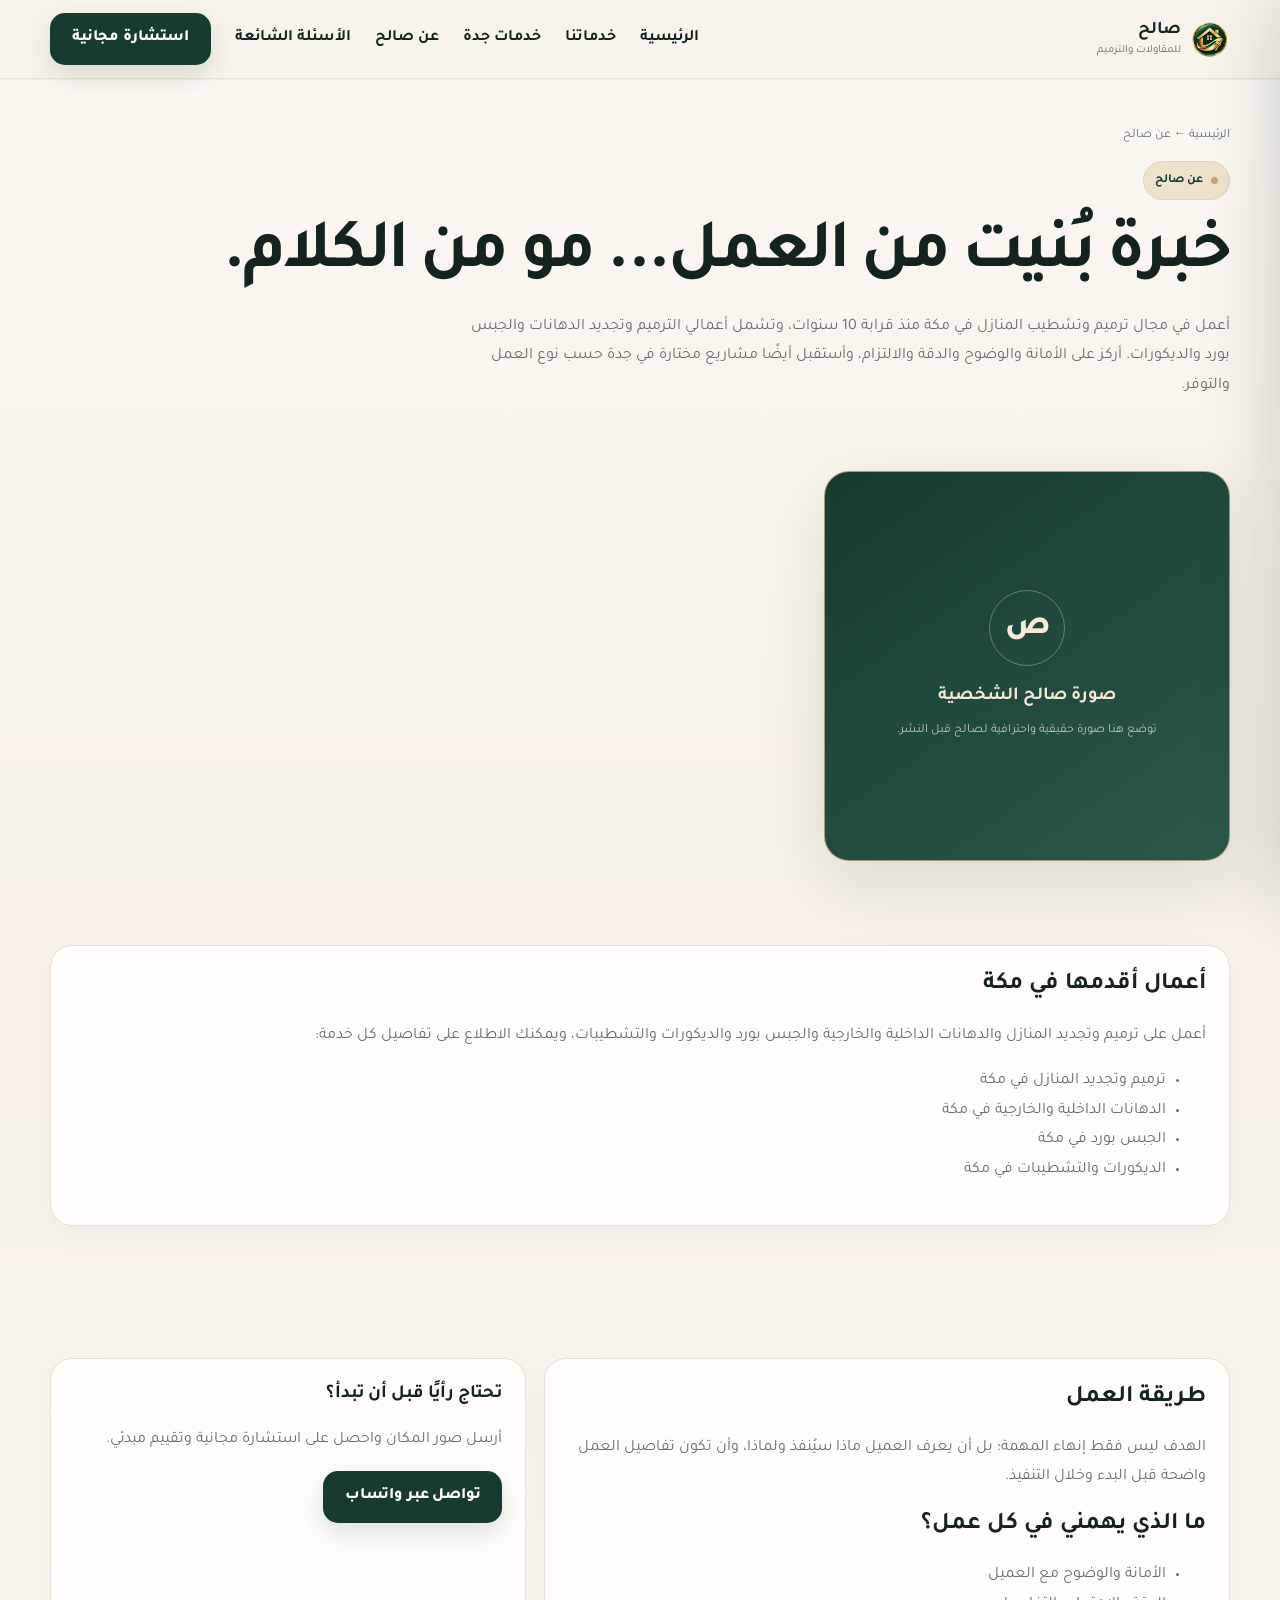
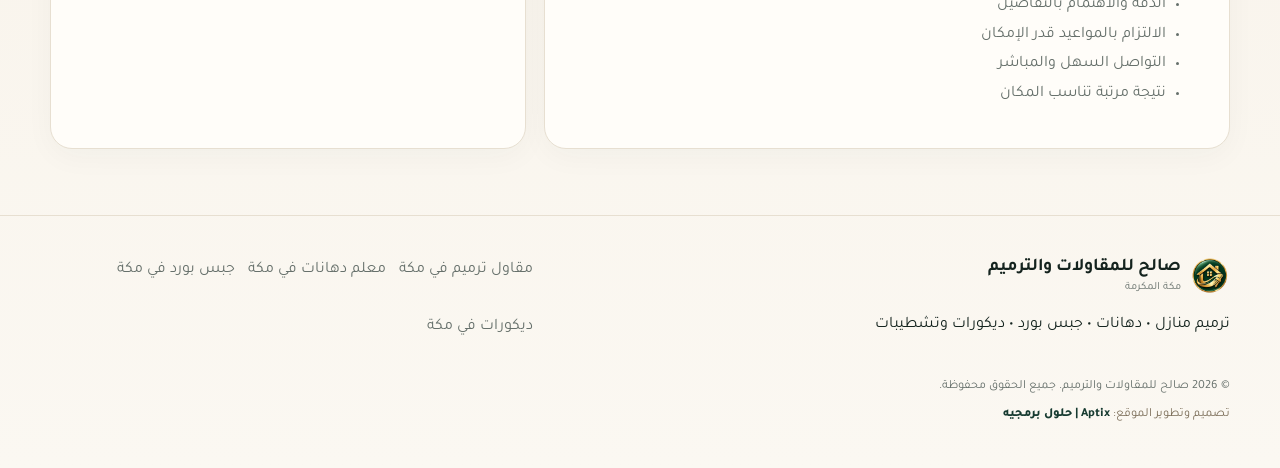
==== about.html @ fb60266c "Add files via upload" ====
<!DOCTYPE html>

<html dir="rtl" lang="ar">

<head>
    <meta charset="utf-8" />
    <meta content="width=device-width,initial-scale=1" name="viewport" />
    <title>عن صالح | خبرة في الترميم والدهانات في مكة</title>
    <meta
        content="تعرف على صالح وخبرته التي تقارب 10 سنوات في ترميم وتشطيب المنازل والدهانات والجبس بورد والديكورات في مكة، وطريقة العمل والتواصل المباشر."
        name="description" />
    <meta content="index,follow" name="robots" />
    <link href="https://example.com/about.html" rel="canonical" />
    <link href="assets/css/main.css" rel="stylesheet" />
    <link href="assets/images/favicon-32.png" rel="icon" sizes="32x32" type="image/png" />
    <link href="assets/images/favicon-16.png" rel="icon" sizes="16x16" type="image/png" />
    <link href="assets/images/apple-touch-icon.png" rel="apple-touch-icon" sizes="180x180" />
    <script
        type="application/ld+json">{"@context":"https://schema.org","@graph":[{"@type":"BreadcrumbList","itemListElement":[{"@type":"ListItem","position":1,"name":"الرئيسية","item":"https://example.com/"},{"@type":"ListItem","position":2,"name":"عن صالح","item":"https://example.com/about.html"}]},{"@type":"AboutPage","@id":"https://example.com/about.html#page","url":"https://example.com/about.html","name":"عن صالح","about":{"@id":"https://example.com/#business"},"inLanguage":"ar"}]}</script>
</head>

<body><a class="skip" href="#main">تجاوز إلى المحتوى</a>
    <header class="site-header">
        <div class="container">
            <nav aria-label="التنقل الرئيسي" class="nav"><a aria-label="صالح للمقاولات والترميم - الرئيسية"
                    class="brand" href="index.html"><span aria-hidden="true" class="brand-mark"><img alt=""
                            aria-hidden="true" height="39" src="assets/images/saleh-icon.png" width="39" /></span><span
                        class="brand-copy"><strong>صالح</strong><small>للمقاولات والترميم</small></span></a>
                <div class="navlinks"><a href="index.html">الرئيسية</a><a href="index.html#services">خدماتنا</a><a
                        href="services/jeddah.html">خدمات جدة</a><a href="about.html">عن صالح</a><a
                        href="index.html#faq">الأسئلة الشائعة</a><a class="btn btn-primary"
                        href="https://wa.me/966502574703?text=%D8%A7%D9%84%D8%B3%D9%84%D8%A7%D9%85%20%D8%B9%D9%84%D9%8A%D9%83%D9%85%20%D8%A3%D8%B3%D8%AA%D8%A7%D8%B0%20%D8%B5%D8%A7%D9%84%D8%AD%D8%8C%20%D8%A3%D8%B1%D9%8A%D8%AF%20%D8%A7%D8%B3%D8%AA%D8%B4%D8%A7%D8%B1%D8%A9%20%D9%85%D8%AC%D8%A7%D9%86%D9%8A%D8%A9%20%D9%88%D8%AA%D9%82%D9%8A%D9%8A%D9%85%D9%8B%D8%A7%20%D9%85%D8%A8%D8%AF%D8%A6%D9%8A%D9%8B%D8%A7%20%D8%A8%D8%AE%D8%B5%D9%88%D8%B5%20%D8%B9%D9%85%D9%84%20%D9%84%D8%AF%D9%8A%20%D9%81%D9%8A%20%D9%85%D9%83%D8%A9.%20%D9%87%D8%B0%D9%87%20%D8%AA%D9%81%D8%A7%D8%B5%D9%8A%D9%84%20%D8%A7%D9%84%D8%B9%D9%85%D9%84%3A"
                        rel="noopener" target="_blank">استشارة مجانية</a></div><button aria-controls="mobile-drawer"
                    aria-expanded="false" aria-label="فتح القائمة" class="menu-btn" type="button"><span
                        class="menu-icon"><span></span></span></button>
            </nav>
        </div>
    </header>
    <div aria-hidden="true" class="menu-overlay"></div>
    <aside aria-hidden="true" class="mobile-drawer" id="mobile-drawer">
        <div class="drawer-head"><a class="brand" href="index.html"><span class="brand-mark"><img alt=""
                        aria-hidden="true" height="39" src="assets/images/saleh-icon.png" width="39" /></span><span
                    class="brand-copy"><strong>صالح</strong><small>للمقاولات والترميم</small></span></a><button
                aria-label="إغلاق القائمة" class="drawer-close" type="button">×</button></div>
        <nav aria-label="قائمة الجوال" class="drawer-links"><a href="index.html">الرئيسية</a><a
                href="index.html#services">خدماتنا</a><a href="services/jeddah.html">خدمات جدة</a><a
                href="about.html">عن صالح</a><a href="index.html#faq">الأسئلة الشائعة</a></nav>
        <div class="drawer-cta"><a class="btn btn-primary"
                href="https://wa.me/966502574703?text=%D8%A7%D9%84%D8%B3%D9%84%D8%A7%D9%85%20%D8%B9%D9%84%D9%8A%D9%83%D9%85%20%D8%A3%D8%B3%D8%AA%D8%A7%D8%B0%20%D8%B5%D8%A7%D9%84%D8%AD%D8%8C%20%D8%A3%D8%B1%D9%8A%D8%AF%20%D8%A7%D8%B3%D8%AA%D8%B4%D8%A7%D8%B1%D8%A9%20%D9%85%D8%AC%D8%A7%D9%86%D9%8A%D8%A9%20%D9%88%D8%AA%D9%82%D9%8A%D9%8A%D9%85%D9%8B%D8%A7%20%D9%85%D8%A8%D8%AF%D8%A6%D9%8A%D9%8B%D8%A7%20%D8%A8%D8%AE%D8%B5%D9%88%D8%B5%20%D8%B9%D9%85%D9%84%20%D9%84%D8%AF%D9%8A%20%D9%81%D9%8A%20%D9%85%D9%83%D8%A9.%20%D9%87%D8%B0%D9%87%20%D8%AA%D9%81%D8%A7%D8%B5%D9%8A%D9%84%20%D8%A7%D9%84%D8%B9%D9%85%D9%84%3A"
                rel="noopener" style="width:100%" target="_blank">استشارة مجانية عبر واتساب</a>
            <p class="drawer-note">أرسل صور المكان واحصل على تقييم مبدئي.</p>
        </div>
    </aside>
    <main id="main">
        <section class="page-hero">
            <div class="container">
                <div class="breadcrumb"><a href="index.html">الرئيسية</a> ← عن صالح</div><span class="eyebrow">عن
                    صالح</span>
                <h1>خبرة بُنيت من العمل... مو من الكلام.</h1>
                <p>أعمل في مجال ترميم وتشطيب المنازل في مكة منذ قرابة 10 سنوات، وتشمل أعمالي الترميم وتجديد الدهانات
                    والجبس بورد والديكورات. أركز على الأمانة والوضوح والدقة والالتزام، وأستقبل أيضًا مشاريع مختارة في
                    جدة حسب نوع العمل والتوفر.</p>
            </div>
        </section>
        <section class="about-portrait-section">
            <div class="container">
                <div class="about-profile about-profile-page">
                    <div aria-label="مكان مخصص لصورة صالح الشخصية" class="portrait-frame">
                        <div class="portrait-placeholder">
                            <div>
                                <div class="portrait-mark">ص</div>
                                <b>صورة صالح الشخصية</b>
                                <span>توضع هنا صورة حقيقية واحترافية لصالح قبل النشر.</span>
                            </div>
                        </div>
                    </div>
                    <!-- <div class="about-box">
                        <blockquote>«العميل يحتاج يعرف من الشخص الذي سيدخل بيته وينفذ العمل.»</blockquote>
                        <p>وجود صورة صالح الحقيقية هنا يساعد على بناء الثقة ويجعل صفحة «عن صالح» شخصية وواضحة، من دون
                            تشتيت الصفحة الرئيسية.</p>
                    </div> -->
                </div>
            </div>
        </section>
        <section>
            <div class="container">
                <div class="content-box">
                    <h2>أعمال أقدمها في مكة</h2>
                    <p>أعمل على ترميم وتجديد المنازل والدهانات الداخلية والخارجية والجبس بورد والديكورات والتشطيبات،
                        ويمكنك الاطلاع على تفاصيل كل خدمة:</p>
                    <ul>
                        <li><a href="services/renovation-makkah.html">ترميم وتجديد المنازل في مكة</a></li>
                        <li><a href="services/painting-makkah.html">الدهانات الداخلية والخارجية في مكة</a></li>
                        <li><a href="services/gypsum-board-makkah.html">الجبس بورد في مكة</a></li>
                        <li><a href="services/decor-makkah.html">الديكورات والتشطيبات في مكة</a></li>
                    </ul>
                </div>
            </div>
        </section>
        <section>
            <div class="container content-grid">
                <article class="content-box">
                    <h2>طريقة العمل</h2>
                    <p>الهدف ليس فقط إنهاء المهمة؛ بل أن يعرف العميل ماذا سيُنفذ ولماذا، وأن تكون تفاصيل العمل واضحة قبل
                        البدء وخلال التنفيذ.</p>
                    <h2>ما الذي يهمني في كل عمل؟</h2>
                    <ul>
                        <li>الأمانة والوضوح مع العميل</li>
                        <li>الدقة والاهتمام بالتفاصيل</li>
                        <li>الالتزام بالمواعيد قدر الإمكان</li>
                        <li>التواصل السهل والمباشر</li>
                        <li>نتيجة مرتبة تناسب المكان</li>
                    </ul>
                </article>
                <aside class="content-box">
                    <h3>تحتاج رأيًا قبل أن تبدأ؟</h3>
                    <p>أرسل صور المكان واحصل على استشارة مجانية وتقييم مبدئي.</p><a class="btn btn-primary"
                        href="https://wa.me/966502574703?text=%D8%A7%D9%84%D8%B3%D9%84%D8%A7%D9%85%20%D8%B9%D9%84%D9%8A%D9%83%D9%85%20%D8%A3%D8%B3%D8%AA%D8%A7%D8%B0%20%D8%B5%D8%A7%D9%84%D8%AD%D8%8C%20%D8%A3%D8%B1%D9%8A%D8%AF%20%D8%A7%D8%B3%D8%AA%D8%B4%D8%A7%D8%B1%D8%A9%20%D9%85%D8%AC%D8%A7%D9%86%D9%8A%D8%A9%20%D9%88%D8%AA%D9%82%D9%8A%D9%8A%D9%85%D9%8B%D8%A7%20%D9%85%D8%A8%D8%AF%D8%A6%D9%8A%D9%8B%D8%A7%20%D8%A8%D8%AE%D8%B5%D9%88%D8%B5%20%D8%B9%D9%85%D9%84%20%D9%84%D8%AF%D9%8A%20%D9%81%D9%8A%20%D9%85%D9%83%D8%A9.%20%D9%87%D8%B0%D9%87%20%D8%AA%D9%81%D8%A7%D8%B5%D9%8A%D9%84%20%D8%A7%D9%84%D8%B9%D9%85%D9%84%3A"
                        rel="noopener" target="_blank">تواصل عبر واتساب</a>
                </aside>
            </div>
        </section>
    </main>
    <footer>
        <div class="container">
            <div class="footer-grid">
                <div><a class="brand" href="index.html"><span class="brand-mark"><img alt="" aria-hidden="true"
                                height="39" src="assets/images/saleh-icon.png" width="39" /></span><span
                            class="brand-copy"><strong>صالح للمقاولات والترميم</strong><small>مكة
                                المكرمة</small></span></a>
                    <p>ترميم منازل • دهانات • جبس بورد • ديكورات وتشطيبات</p>
                </div>
                <div class="footer-links"><a href="services/renovation-makkah.html">مقاول ترميم في مكة</a><a
                        href="services/painting-makkah.html">معلم دهانات في مكة</a><a
                        href="services/gypsum-board-makkah.html">جبس بورد في مكة</a><a
                        href="services/decor-makkah.html">ديكورات في مكة</a></div>
            </div>
            <div class="copyright">© 2026 صالح للمقاولات والترميم. جميع الحقوق محفوظة.<span
                    class="designer-credit">تصميم وتطوير الموقع: <strong><a href="https://wa.me/967780595696"
                            rel="noopener" target="_blank">Aptix | حلول برمجيه</a></strong></span></div>
        </div>
    </footer>
    <div class="sticky-contact"><a class="call" href="tel:+966502574703">اتصال</a><a class="whatsapp"
            href="https://wa.me/966502574703?text=%D8%A7%D9%84%D8%B3%D9%84%D8%A7%D9%85%20%D8%B9%D9%84%D9%8A%D9%83%D9%85%20%D8%A3%D8%B3%D8%AA%D8%A7%D8%B0%20%D8%B5%D8%A7%D9%84%D8%AD%D8%8C%20%D8%A3%D8%B1%D9%8A%D8%AF%20%D8%A7%D8%B3%D8%AA%D8%B4%D8%A7%D8%B1%D8%A9%20%D9%85%D8%AC%D8%A7%D9%86%D9%8A%D8%A9%20%D9%88%D8%AA%D9%82%D9%8A%D9%8A%D9%85%D9%8B%D8%A7%20%D9%85%D8%A8%D8%AF%D8%A6%D9%8A%D9%8B%D8%A7%20%D8%A8%D8%AE%D8%B5%D9%88%D8%B5%20%D8%B9%D9%85%D9%84%20%D9%84%D8%AF%D9%8A%20%D9%81%D9%8A%20%D9%85%D9%83%D8%A9.%20%D9%87%D8%B0%D9%87%20%D8%AA%D9%81%D8%A7%D8%B5%D9%8A%D9%84%20%D8%A7%D9%84%D8%B9%D9%85%D9%84%3A"
            rel="noopener" target="_blank">واتساب • استشارة مجانية</a></div>
    <script defer="" src="assets/js/main.js"></script>
</body>

</html>
---- assets/css/main.css ----
@import url('https://fonts.googleapis.com/css2?family=Tajawal:wght@400;500;600;700;800&display=swap');
:root{
 --ink:#14231e;--ink-2:#234137;--forest:#173b31;--forest-2:#285247;
 --gold:#c8a469;--gold-2:#e2c89d;--ivory:#f8f4ec;--paper:#fffdf9;
 --muted:#66706b;--line:#e7dfd1;--white:#fff;--radius:24px;
 --shadow:0 22px 70px rgba(20,35,30,.12);--max:1180px
}
*{box-sizing:border-box}html{scroll-behavior:smooth}body{margin:0;background:var(--ivory);color:var(--ink);font-family:'Tajawal',Arial,sans-serif;line-height:1.85;-webkit-font-smoothing:antialiased}body.menu-open{overflow:hidden}a{color:inherit;text-decoration:none}img{max-width:100%;display:block}.container{width:min(calc(100% - 30px),var(--max));margin:auto}.skip{position:absolute;right:-9999px}.skip:focus{right:16px;top:16px;background:#fff;padding:10px 14px;z-index:999;border-radius:10px}.site-header{position:sticky;top:0;z-index:80;background:rgba(248,244,236,.92);backdrop-filter:blur(18px);border-bottom:1px solid rgba(231,223,209,.78)}.nav{height:72px;display:flex;align-items:center;justify-content:space-between;gap:20px}.brand{display:flex;align-items:center;gap:10px}.brand-mark{width:39px;height:39px;border-radius:12px;background:linear-gradient(145deg,var(--forest),#0f2c24);display:grid;place-items:center;color:var(--gold-2);font-weight:800;font-size:1.25rem;box-shadow:0 7px 20px rgba(23,59,49,.16)}.brand-copy{display:flex;flex-direction:column;line-height:1.15}.brand-copy strong{font-size:1.12rem}.brand-copy small{color:var(--muted);font-size:.69rem;margin-top:5px}.navlinks{display:none;align-items:center;gap:24px;font-weight:600}.navlinks a:not(.btn):hover{color:var(--forest-2)}.menu-btn{width:44px;height:44px;border:1px solid var(--line);border-radius:13px;background:var(--paper);display:grid;place-items:center;cursor:pointer}.menu-icon{width:20px;height:14px;position:relative}.menu-icon:before,.menu-icon:after,.menu-icon span{content:'';position:absolute;right:0;width:100%;height:2px;background:var(--ink);border-radius:3px;transition:.22s}.menu-icon:before{top:0}.menu-icon span{top:6px}.menu-icon:after{top:12px}.menu-btn[aria-expanded='true'] .menu-icon:before{transform:translateY(6px) rotate(45deg)}.menu-btn[aria-expanded='true'] .menu-icon span{opacity:0}.menu-btn[aria-expanded='true'] .menu-icon:after{transform:translateY(-6px) rotate(-45deg)}
.menu-overlay{position:fixed;inset:0;background:rgba(10,20,16,.38);backdrop-filter:blur(2px);z-index:89;opacity:0;pointer-events:none;transition:.22s}.menu-overlay.open{opacity:1;pointer-events:auto}.mobile-drawer{position:fixed;z-index:90;top:0;right:0;height:100dvh;width:min(86vw,380px);background:var(--paper);box-shadow:-24px 0 70px rgba(15,30,25,.18);transform:translateX(105%);transition:.28s ease;padding:20px;display:flex;flex-direction:column}.mobile-drawer.open{transform:translateX(0)}.drawer-head{display:flex;align-items:center;justify-content:space-between;padding-bottom:20px;border-bottom:1px solid var(--line)}.drawer-close{width:42px;height:42px;border:1px solid var(--line);background:var(--ivory);border-radius:12px;font-size:1.35rem;cursor:pointer}.drawer-links{display:grid;margin-top:16px}.drawer-links a{font-size:1.18rem;font-weight:600;padding:16px 3px;border-bottom:1px solid var(--line)}.drawer-cta{margin-top:auto;padding-top:22px}.drawer-note{font-size:.82rem;color:var(--muted);margin:12px 0 0}.btn{display:inline-flex;align-items:center;justify-content:center;gap:8px;min-height:52px;padding:0 21px;border-radius:15px;font-weight:800;border:1px solid transparent;transition:.2s ease}.btn-primary{background:var(--forest);color:#fff;box-shadow:0 10px 26px rgba(23,59,49,.15)}.btn-primary:hover{background:#102f27;transform:translateY(-2px)}.btn-gold{background:var(--gold);color:#17251f}.btn-outline{border-color:#cfc6b7;background:rgba(255,255,255,.45)}
.hero{padding:38px 0 38px}.hero-copy{padding-top:12px}.eyebrow{display:inline-flex;align-items:center;gap:8px;font-size:.78rem;font-weight:700;color:var(--forest);background:#efe2cd;border:1px solid #e4d2b4;padding:7px 11px;border-radius:999px;margin-bottom:17px}.eyebrow:before{content:'';width:7px;height:7px;background:var(--gold);border-radius:50%}.hero h1{font-size:clamp(2.5rem,11vw,5rem);line-height:1.08;letter-spacing:-.045em;margin:0 0 18px;max-width:820px}.hero h1 em{font-style:normal;color:var(--forest-2)}.hero .lead{font-size:1.05rem;color:var(--muted);max-width:700px;margin:0 0 24px}.actions{display:grid;gap:10px}.micro{font-size:.82rem;color:var(--muted);margin:10px 0 0}.hero-media{margin-top:28px;position:relative;border-radius:30px;overflow:hidden;min-height:320px;background:#d6d0c2;box-shadow:var(--shadow)}.hero-media img{width:100%;height:100%;position:absolute;inset:0;object-fit:cover}.hero-media:after{content:'';position:absolute;inset:0;background:linear-gradient(180deg,rgba(12,28,23,.04) 38%,rgba(12,28,23,.74) 100%)}.photo-note{position:absolute;z-index:2;top:15px;left:15px;background:rgba(255,255,255,.9);padding:6px 9px;border-radius:9px;font-size:.72rem;color:#4b544f}.hero-caption{position:absolute;z-index:2;right:20px;left:20px;bottom:18px;color:white}.hero-caption b{font-size:1.27rem;display:block}.hero-caption span{font-size:.84rem;opacity:.84}.trust-strip{padding:17px 0;border-block:1px solid var(--line);background:rgba(255,255,255,.25)}.trust-grid{display:grid;grid-template-columns:repeat(3,1fr);gap:6px;text-align:center}.trust-grid b{display:block;font-size:.91rem}.trust-grid span{display:block;font-size:.69rem;color:var(--muted)}
section{padding:66px 0}.section-head{margin-bottom:26px}.section-kicker{font-size:.78rem;color:#927447;font-weight:800;letter-spacing:.02em}.section-head h2{font-size:clamp(2rem,8vw,3.25rem);line-height:1.2;letter-spacing:-.035em;margin:5px 0 9px}.section-head p{color:var(--muted);margin:0;max-width:680px}.cards{display:grid;gap:16px}.card{background:var(--paper);border:1px solid var(--line);border-radius:var(--radius);overflow:hidden;transition:.22s ease}.card:hover{transform:translateY(-4px);box-shadow:var(--shadow)}.service-media{height:205px;position:relative;background:#d6d0c2;overflow:hidden}.service-media img{width:100%;height:100%;object-fit:cover;transition:.45s ease}.card:hover .service-media img{transform:scale(1.035)}.service-media .badge{position:absolute;top:12px;right:12px;background:rgba(20,35,30,.86);color:#fff;border-radius:10px;padding:5px 9px;font-size:.69rem}.card-body{padding:20px}.card h3{font-size:1.4rem;line-height:1.35;margin:0 0 7px}.card p{color:var(--muted);margin:0 0 14px}.arrow{font-weight:800;color:var(--forest)}.problem{position:relative;overflow:hidden;background:linear-gradient(145deg,#102b24,#1f473c);color:#fff;border-radius:30px;padding:32px 23px;box-shadow:var(--shadow)}.problem:after{content:'';position:absolute;width:180px;height:180px;border:1px solid rgba(226,200,157,.2);border-radius:50%;left:-65px;top:-70px}.problem h2{font-size:2rem;line-height:1.3;margin:0 0 13px}.problem p{color:#d9e0dc}.problem strong{color:#f0d3a2}.problem .btn{margin-top:7px}.features{display:grid;gap:5px}.feature{padding:18px 0;border-bottom:1px solid var(--line);display:grid;grid-template-columns:36px 1fr;gap:12px}.feature-num{width:30px;height:30px;border:1px solid #d8c7aa;color:#927447;border-radius:9px;display:grid;place-items:center;font-size:.75rem;font-weight:800}.feature b{display:block;font-size:1.12rem}.feature p{margin:3px 0 0;color:var(--muted)}.steps{display:grid;gap:12px}.step{background:var(--paper);border:1px solid var(--line);padding:21px;border-radius:19px}.step span{font-weight:800;color:#9a7743}.step h3{margin:7px 0 3px}.step p{margin:0;color:var(--muted)}.about-box{background:#eadcc4;border:1px solid #ddcaa8;border-radius:30px;padding:29px 23px;position:relative;overflow:hidden}.about-box:after{content:'ص';position:absolute;left:-2px;bottom:-58px;font-size:12rem;font-weight:800;color:rgba(23,59,49,.06);line-height:1}.about-box blockquote{position:relative;z-index:1;font-size:1.45rem;line-height:1.55;margin:0 0 15px;font-weight:800}.about-box p{position:relative;z-index:1;margin:0;color:#4a534f}.faq details{background:var(--paper);border:1px solid var(--line);border-radius:16px;padding:17px 18px;margin-bottom:10px}.faq summary{cursor:pointer;font-weight:700;list-style:none;position:relative;padding-left:26px}.faq summary:after{content:'+';position:absolute;left:0;top:-3px;font-size:1.45rem;color:#97784b}.faq details[open] summary:after{content:'–'}.faq p{color:var(--muted);margin:10px 0 0}.final-cta{background:linear-gradient(140deg,#122b24,#23483e);color:#fff;border-radius:30px;padding:34px 23px;text-align:center;box-shadow:var(--shadow)}.final-cta h2{font-size:2rem;line-height:1.34;margin:0 0 10px}.final-cta p{color:#d8dfdc;max-width:620px;margin:0 auto 22px}.final-cta .btn{background:var(--gold);color:#16231f}.page-hero{padding:45px 0 28px}.page-hero h1{font-size:clamp(2.25rem,9.5vw,4.35rem);line-height:1.14;letter-spacing:-.04em;margin:0 0 14px}.page-hero p{color:var(--muted);max-width:760px}.content-grid{display:grid;gap:18px}.content-box{background:var(--paper);border:1px solid var(--line);border-radius:22px;padding:23px}.content-box h2,.content-box h3{line-height:1.35;margin-top:0}.content-box p,.content-box li{color:var(--muted)}.related-links{display:grid;gap:10px}.related-links a{padding:13px 15px;background:var(--ivory);border:1px solid var(--line);border-radius:13px;font-weight:700}.breadcrumb{font-size:.78rem;color:var(--muted);margin-bottom:14px}.service-hero-image{margin-top:26px;border-radius:24px;overflow:hidden;position:relative;min-height:270px;background:#ddd}.service-hero-image img{width:100%;height:100%;position:absolute;inset:0;object-fit:cover}.service-hero-image .photo-note{top:12px;left:12px}.location-note{background:#f0e4d1;border-right:4px solid var(--gold);padding:14px 16px;border-radius:10px;color:#4f574f}footer{padding:40px 0 100px;border-top:1px solid var(--line)}.footer-grid{display:grid;gap:22px}.footer-links{display:flex;flex-wrap:wrap;gap:13px;color:var(--muted)}.copyright{font-size:.78rem;color:var(--muted);margin-top:18px}.sticky-contact{position:fixed;z-index:70;bottom:10px;left:10px;right:10px;display:grid;grid-template-columns:.85fr 1.5fr;gap:7px;background:rgba(255,253,249,.94);backdrop-filter:blur(15px);padding:7px;border:1px solid var(--line);border-radius:17px;box-shadow:0 14px 44px rgba(20,35,30,.18)}.sticky-contact a{min-height:48px;border-radius:11px;display:flex;align-items:center;justify-content:center;font-weight:800}.call{border:1px solid var(--line)}.whatsapp{background:var(--forest);color:#fff}.source-note{font-size:.72rem;color:#7b827e;margin-top:10px}
@media(min-width:760px){.nav{height:78px}.navlinks{display:flex}.menu-btn{display:none}.hero{padding:78px 0 56px}.hero-grid{display:grid;grid-template-columns:1.02fr .98fr;gap:48px;align-items:center}.hero-media{margin-top:0;min-height:510px}.actions{display:flex}.trust-grid b{font-size:1rem}.cards{grid-template-columns:repeat(2,1fr)}.service-media{height:235px}.features{grid-template-columns:repeat(2,1fr);column-gap:38px}.steps{grid-template-columns:repeat(4,1fr)}.about-box{padding:45px}.content-grid{grid-template-columns:1.18fr .82fr}.footer-grid{grid-template-columns:1.4fr 1fr}.sticky-contact{display:none}footer{padding-bottom:42px}}
@media(min-width:1050px){.cards{grid-template-columns:repeat(4,1fr)}.service-media{height:210px}}
@media(prefers-reduced-motion:reduce){*{scroll-behavior:auto!important;transition:none!important}}

/* V3 — luxury polish + secondary Jeddah market */
body{background:linear-gradient(180deg,#fbf8f2 0,#f7f1e7 48%,#fbf8f2 100%)}
.site-header{box-shadow:0 1px 0 rgba(126,104,68,.06)}
.card,.content-box,.step,.faq details{box-shadow:0 8px 30px rgba(38,52,45,.035)}
.card{border-color:rgba(211,198,177,.72)}
.service-media:after{content:'';position:absolute;inset:0;box-shadow:inset 0 -40px 70px rgba(17,35,29,.08);pointer-events:none}
.btn{letter-spacing:-.01em}.section-kicker{display:inline-flex;align-items:center;gap:7px}.section-kicker:before{content:'';width:18px;height:1px;background:var(--gold)}
.secondary-area{padding-top:20px}.area-card{background:linear-gradient(135deg,#f2e7d5,#fffaf2);border:1px solid #dfcfb5;border-radius:26px;padding:26px;display:grid;gap:18px;box-shadow:0 16px 50px rgba(44,54,47,.06)}.area-card h2{font-size:1.75rem;line-height:1.35;margin:0}.area-card p{color:var(--muted);margin:0}.area-tag{display:inline-flex;width:max-content;background:var(--forest);color:#fff;padding:6px 10px;border-radius:999px;font-size:.72rem;font-weight:800}.area-link{font-weight:800;color:var(--forest)}
.about-profile{display:grid;gap:20px;align-items:center}.portrait-frame{position:relative;min-height:310px;border-radius:25px;overflow:hidden;background:linear-gradient(145deg,#173b31,#2b584b);border:1px solid rgba(214,190,150,.7);box-shadow:var(--shadow)}.portrait-placeholder{position:absolute;inset:0;display:grid;place-items:center;text-align:center;padding:30px;color:#f6ead6}.portrait-placeholder .portrait-mark{width:76px;height:76px;border:1px solid rgba(255,255,255,.3);border-radius:50%;display:grid;place-items:center;font-size:2.1rem;font-weight:800;margin:auto auto 14px}.portrait-placeholder b{display:block;font-size:1.15rem}.portrait-placeholder span{display:block;font-size:.78rem;opacity:.78;margin-top:5px}.portrait-frame img{position:absolute;inset:0;width:100%;height:100%;object-fit:cover}.about-profile .about-box{height:100%}
.city-intro{background:linear-gradient(140deg,#122f27,#214b3f);color:#fff;border-radius:28px;padding:28px 24px;box-shadow:var(--shadow)}.city-intro p{color:#dce4e0}.city-services{display:grid;gap:12px}.city-service{background:var(--paper);border:1px solid var(--line);border-radius:18px;padding:20px}.city-service h3{margin:0 0 6px}.city-service p{margin:0;color:var(--muted)}
.sticky-contact{bottom:8px;padding:6px;border-radius:16px}.sticky-contact a{min-height:46px}
@media(min-width:760px){.area-card{grid-template-columns:1fr auto;align-items:center;padding:34px}.about-profile{grid-template-columns:.7fr 1.3fr}.portrait-frame{min-height:390px}.city-services{grid-template-columns:repeat(2,1fr)}}


/* V3.1 — mobile proportion pass */
.designer-credit{display:block;margin-top:5px;color:#7b6d58}
.designer-credit strong{color:var(--forest);font-weight:800}
.about-home{max-width:860px;margin-inline:auto}
.about-portrait-section{padding-top:26px;padding-bottom:18px}
.about-profile-page .about-box{display:flex;flex-direction:column;justify-content:center}

@media(max-width:759px){
  .container{width:min(calc(100% - 36px),var(--max))}
  .nav{height:68px}
  .brand-mark{width:36px;height:36px;border-radius:11px;font-size:1.12rem}
  .brand-copy strong{font-size:1.02rem}
  .brand-copy small{font-size:.63rem;margin-top:4px}
  .menu-btn{width:42px;height:42px}
  section{padding:50px 0}
  .hero{padding:30px 0 34px}
  .hero-copy{padding-top:4px}
  .hero h1{font-size:clamp(2.15rem,10vw,2.75rem);line-height:1.12;margin-bottom:14px}
  .hero .lead{font-size:.98rem;line-height:1.85;margin-bottom:20px}
  .hero-media{min-height:285px;margin-top:22px;border-radius:24px}
  .hero-caption b{font-size:1.12rem}
  .section-head{margin-bottom:22px}
  .section-head h2{font-size:clamp(1.75rem,7.4vw,2.25rem);line-height:1.24}
  .section-head p{font-size:.96rem}
  .service-media{height:185px}
  .card-body{padding:18px}
  .card h3{font-size:1.28rem}
  .problem{padding:27px 20px;border-radius:24px}
  .problem h2{font-size:1.72rem}
  .feature{padding:15px 0}
  .feature b{font-size:1.04rem}
  .step{padding:18px}
  .about-box{padding:25px 20px;border-radius:24px}
  .about-box blockquote{font-size:1.28rem}
  .page-hero{padding:34px 0 20px}
  .page-hero h1{font-size:clamp(2rem,8.2vw,2.55rem);line-height:1.2;letter-spacing:-.03em;margin-bottom:12px}
  .page-hero p{font-size:.98rem;line-height:1.9}
  .breadcrumb{margin-bottom:10px}
  .content-grid{gap:14px}
  .content-box{padding:20px;border-radius:18px}
  .content-box h2{font-size:1.45rem}
  .content-box h3{font-size:1.24rem}
  .portrait-frame{min-height:275px;border-radius:22px}
  .about-portrait-section{padding-top:14px;padding-bottom:10px}
  .area-card{padding:22px;border-radius:22px}
  .area-card h2{font-size:1.5rem}
  .final-cta{padding:29px 20px;border-radius:24px}
  .final-cta h2{font-size:1.7rem}
  footer{padding-top:34px;padding-bottom:88px}
  .sticky-contact{left:8px;right:8px;bottom:7px;gap:6px;padding:5px;border-radius:15px}
  .sticky-contact a{min-height:43px;font-size:.9rem}
}

@media(max-width:380px){
  .container{width:min(calc(100% - 28px),var(--max))}
  .page-hero h1{font-size:1.9rem}
  .hero h1{font-size:2.05rem}
  .sticky-contact{grid-template-columns:.78fr 1.42fr}
  .sticky-contact a{font-size:.84rem}
}

/* Approved Saleh brand icon */
.brand-mark{overflow:hidden;padding:0;background:transparent;box-shadow:none;border-radius:50%}.brand-mark img{width:100%;height:100%;object-fit:contain;display:block}
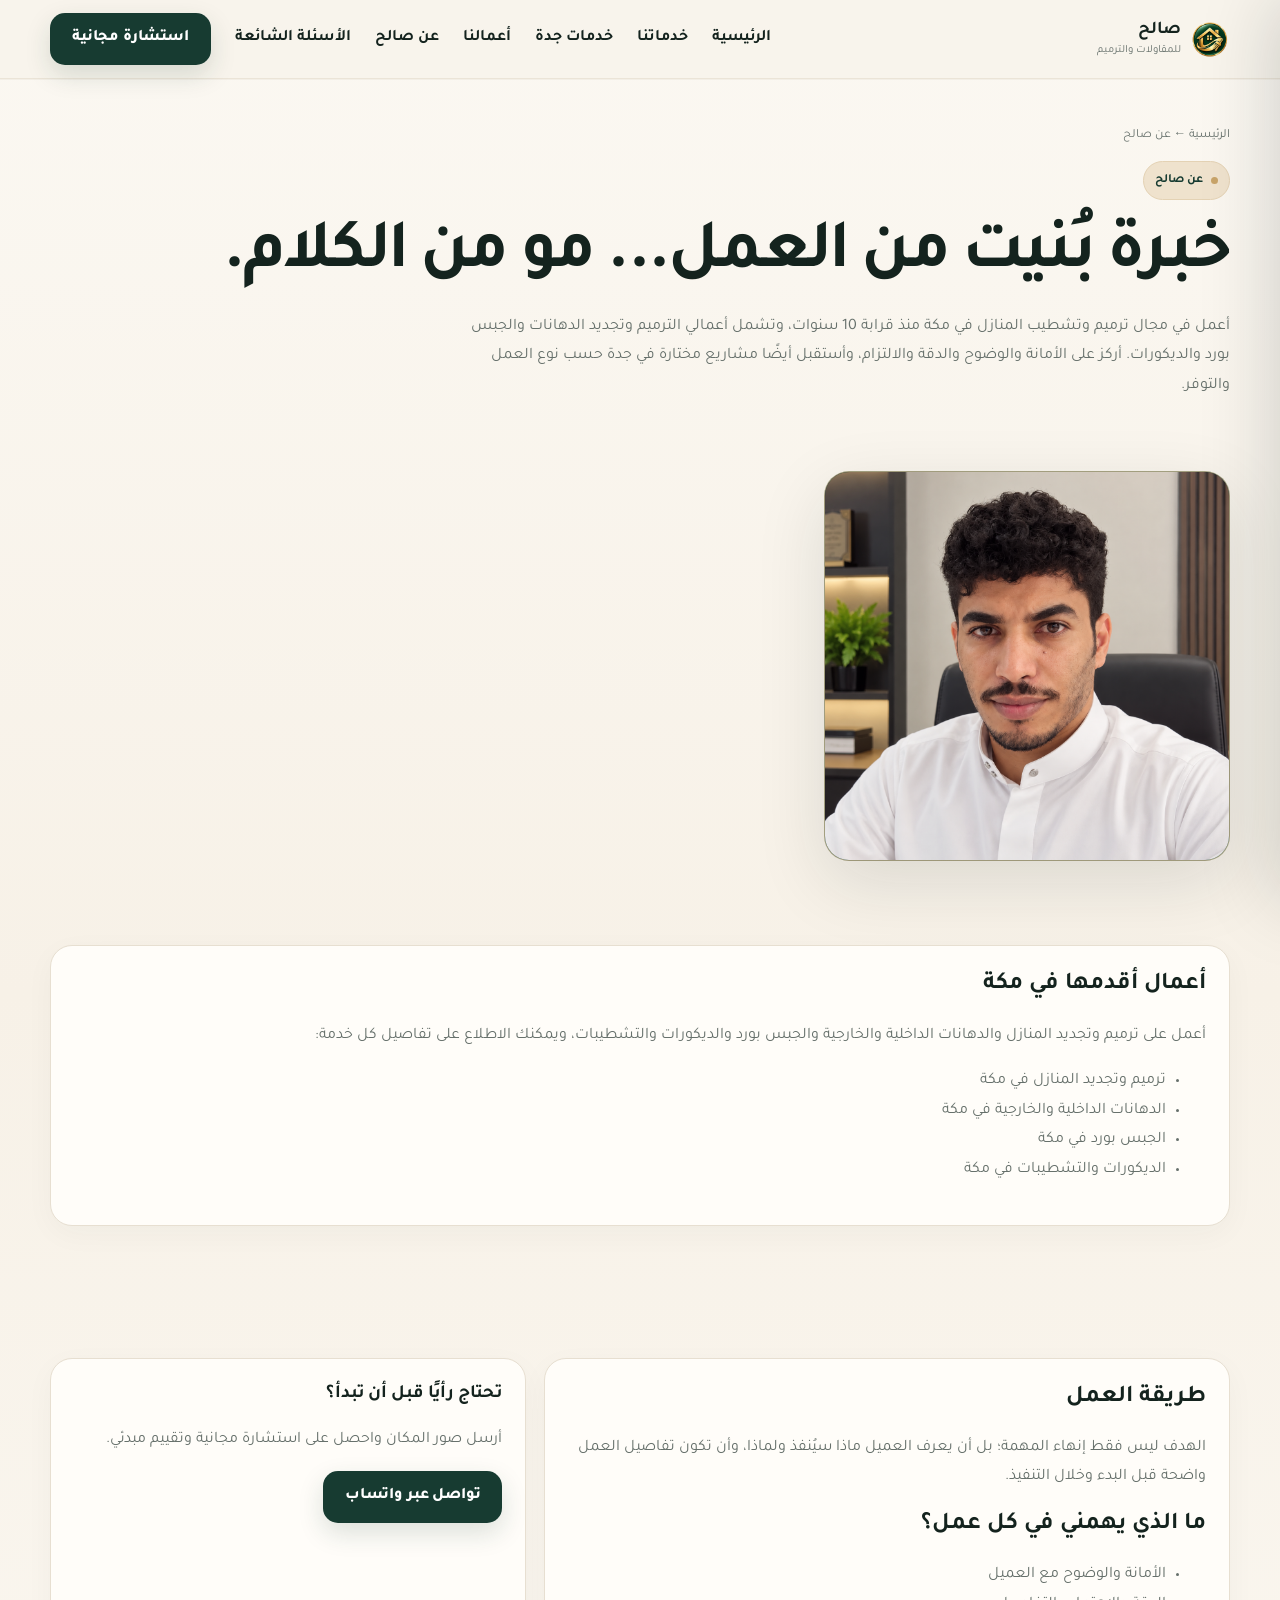
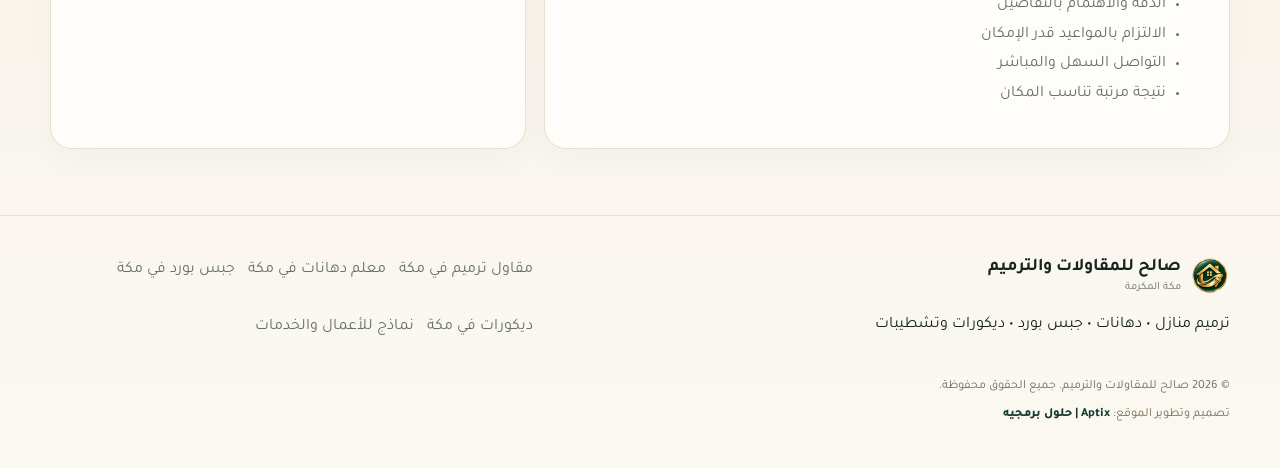
==== commit 3680f5f2: "Add files via upload" ====
--- a/about.html
+++ b/about.html
@@ -27,8 +27,9 @@
                             aria-hidden="true" height="39" src="assets/images/saleh-icon.png" width="39" /></span><span
                         class="brand-copy"><strong>صالح</strong><small>للمقاولات والترميم</small></span></a>
                 <div class="navlinks"><a href="index.html">الرئيسية</a><a href="index.html#services">خدماتنا</a><a
-                        href="services/jeddah.html">خدمات جدة</a><a href="about.html">عن صالح</a><a
-                        href="index.html#faq">الأسئلة الشائعة</a><a class="btn btn-primary"
+                        href="services/jeddah.html">خدمات جدة</a><a href="gallery.html">أعمالنا</a><a
+                        href="about.html">عن صالح</a><a href="index.html#faq">الأسئلة الشائعة</a><a
+                        class="btn btn-primary"
                         href="https://wa.me/966502574703?text=%D8%A7%D9%84%D8%B3%D9%84%D8%A7%D9%85%20%D8%B9%D9%84%D9%8A%D9%83%D9%85%20%D8%A3%D8%B3%D8%AA%D8%A7%D8%B0%20%D8%B5%D8%A7%D9%84%D8%AD%D8%8C%20%D8%A3%D8%B1%D9%8A%D8%AF%20%D8%A7%D8%B3%D8%AA%D8%B4%D8%A7%D8%B1%D8%A9%20%D9%85%D8%AC%D8%A7%D9%86%D9%8A%D8%A9%20%D9%88%D8%AA%D9%82%D9%8A%D9%8A%D9%85%D9%8B%D8%A7%20%D9%85%D8%A8%D8%AF%D8%A6%D9%8A%D9%8B%D8%A7%20%D8%A8%D8%AE%D8%B5%D9%88%D8%B5%20%D8%B9%D9%85%D9%84%20%D9%84%D8%AF%D9%8A%20%D9%81%D9%8A%20%D9%85%D9%83%D8%A9.%20%D9%87%D8%B0%D9%87%20%D8%AA%D9%81%D8%A7%D8%B5%D9%8A%D9%84%20%D8%A7%D9%84%D8%B9%D9%85%D9%84%3A"
                         rel="noopener" target="_blank">استشارة مجانية</a></div><button aria-controls="mobile-drawer"
                     aria-expanded="false" aria-label="فتح القائمة" class="menu-btn" type="button"><span
@@ -44,7 +45,8 @@
                 aria-label="إغلاق القائمة" class="drawer-close" type="button">×</button></div>
         <nav aria-label="قائمة الجوال" class="drawer-links"><a href="index.html">الرئيسية</a><a
                 href="index.html#services">خدماتنا</a><a href="services/jeddah.html">خدمات جدة</a><a
-                href="about.html">عن صالح</a><a href="index.html#faq">الأسئلة الشائعة</a></nav>
+                href="gallery.html">أعمالنا</a><a href="about.html">عن صالح</a><a href="index.html#faq">الأسئلة
+                الشائعة</a></nav>
         <div class="drawer-cta"><a class="btn btn-primary"
                 href="https://wa.me/966502574703?text=%D8%A7%D9%84%D8%B3%D9%84%D8%A7%D9%85%20%D8%B9%D9%84%D9%8A%D9%83%D9%85%20%D8%A3%D8%B3%D8%AA%D8%A7%D8%B0%20%D8%B5%D8%A7%D9%84%D8%AD%D8%8C%20%D8%A3%D8%B1%D9%8A%D8%AF%20%D8%A7%D8%B3%D8%AA%D8%B4%D8%A7%D8%B1%D8%A9%20%D9%85%D8%AC%D8%A7%D9%86%D9%8A%D8%A9%20%D9%88%D8%AA%D9%82%D9%8A%D9%8A%D9%85%D9%8B%D8%A7%20%D9%85%D8%A8%D8%AF%D8%A6%D9%8A%D9%8B%D8%A7%20%D8%A8%D8%AE%D8%B5%D9%88%D8%B5%20%D8%B9%D9%85%D9%84%20%D9%84%D8%AF%D9%8A%20%D9%81%D9%8A%20%D9%85%D9%83%D8%A9.%20%D9%87%D8%B0%D9%87%20%D8%AA%D9%81%D8%A7%D8%B5%D9%8A%D9%84%20%D8%A7%D9%84%D8%B9%D9%85%D9%84%3A"
                 rel="noopener" style="width:100%" target="_blank">استشارة مجانية عبر واتساب</a>
@@ -68,9 +70,9 @@
                     <div aria-label="مكان مخصص لصورة صالح الشخصية" class="portrait-frame">
                         <div class="portrait-placeholder">
                             <div>
-                                <div class="portrait-mark">ص</div>
-                                <b>صورة صالح الشخصية</b>
-                                <span>توضع هنا صورة حقيقية واحترافية لصالح قبل النشر.</span>
+                                <div class="portrait-mark"><img src="assets/images/saleh.png" alt=""></div>
+                                <!-- <b>صورة صالح الشخصية</b> -->
+                                <!-- <span>توضع هنا صورة حقيقية واحترافية لصالح قبل النشر.</span> -->
                             </div>
                         </div>
                     </div>
@@ -133,7 +135,8 @@
                 <div class="footer-links"><a href="services/renovation-makkah.html">مقاول ترميم في مكة</a><a
                         href="services/painting-makkah.html">معلم دهانات في مكة</a><a
                         href="services/gypsum-board-makkah.html">جبس بورد في مكة</a><a
-                        href="services/decor-makkah.html">ديكورات في مكة</a></div>
+                        href="services/decor-makkah.html">ديكورات في مكة</a><a href="gallery.html">نماذج للأعمال
+                        والخدمات</a></div>
             </div>
             <div class="copyright">© 2026 صالح للمقاولات والترميم. جميع الحقوق محفوظة.<span
                     class="designer-credit">تصميم وتطوير الموقع: <strong><a href="https://wa.me/967780595696"
--- a/assets/css/main.css
+++ b/assets/css/main.css
@@ -1,92 +1,1605 @@
 @import url('https://fonts.googleapis.com/css2?family=Tajawal:wght@400;500;600;700;800&display=swap');
-:root{
- --ink:#14231e;--ink-2:#234137;--forest:#173b31;--forest-2:#285247;
- --gold:#c8a469;--gold-2:#e2c89d;--ivory:#f8f4ec;--paper:#fffdf9;
- --muted:#66706b;--line:#e7dfd1;--white:#fff;--radius:24px;
- --shadow:0 22px 70px rgba(20,35,30,.12);--max:1180px
-}
-*{box-sizing:border-box}html{scroll-behavior:smooth}body{margin:0;background:var(--ivory);color:var(--ink);font-family:'Tajawal',Arial,sans-serif;line-height:1.85;-webkit-font-smoothing:antialiased}body.menu-open{overflow:hidden}a{color:inherit;text-decoration:none}img{max-width:100%;display:block}.container{width:min(calc(100% - 30px),var(--max));margin:auto}.skip{position:absolute;right:-9999px}.skip:focus{right:16px;top:16px;background:#fff;padding:10px 14px;z-index:999;border-radius:10px}.site-header{position:sticky;top:0;z-index:80;background:rgba(248,244,236,.92);backdrop-filter:blur(18px);border-bottom:1px solid rgba(231,223,209,.78)}.nav{height:72px;display:flex;align-items:center;justify-content:space-between;gap:20px}.brand{display:flex;align-items:center;gap:10px}.brand-mark{width:39px;height:39px;border-radius:12px;background:linear-gradient(145deg,var(--forest),#0f2c24);display:grid;place-items:center;color:var(--gold-2);font-weight:800;font-size:1.25rem;box-shadow:0 7px 20px rgba(23,59,49,.16)}.brand-copy{display:flex;flex-direction:column;line-height:1.15}.brand-copy strong{font-size:1.12rem}.brand-copy small{color:var(--muted);font-size:.69rem;margin-top:5px}.navlinks{display:none;align-items:center;gap:24px;font-weight:600}.navlinks a:not(.btn):hover{color:var(--forest-2)}.menu-btn{width:44px;height:44px;border:1px solid var(--line);border-radius:13px;background:var(--paper);display:grid;place-items:center;cursor:pointer}.menu-icon{width:20px;height:14px;position:relative}.menu-icon:before,.menu-icon:after,.menu-icon span{content:'';position:absolute;right:0;width:100%;height:2px;background:var(--ink);border-radius:3px;transition:.22s}.menu-icon:before{top:0}.menu-icon span{top:6px}.menu-icon:after{top:12px}.menu-btn[aria-expanded='true'] .menu-icon:before{transform:translateY(6px) rotate(45deg)}.menu-btn[aria-expanded='true'] .menu-icon span{opacity:0}.menu-btn[aria-expanded='true'] .menu-icon:after{transform:translateY(-6px) rotate(-45deg)}
-.menu-overlay{position:fixed;inset:0;background:rgba(10,20,16,.38);backdrop-filter:blur(2px);z-index:89;opacity:0;pointer-events:none;transition:.22s}.menu-overlay.open{opacity:1;pointer-events:auto}.mobile-drawer{position:fixed;z-index:90;top:0;right:0;height:100dvh;width:min(86vw,380px);background:var(--paper);box-shadow:-24px 0 70px rgba(15,30,25,.18);transform:translateX(105%);transition:.28s ease;padding:20px;display:flex;flex-direction:column}.mobile-drawer.open{transform:translateX(0)}.drawer-head{display:flex;align-items:center;justify-content:space-between;padding-bottom:20px;border-bottom:1px solid var(--line)}.drawer-close{width:42px;height:42px;border:1px solid var(--line);background:var(--ivory);border-radius:12px;font-size:1.35rem;cursor:pointer}.drawer-links{display:grid;margin-top:16px}.drawer-links a{font-size:1.18rem;font-weight:600;padding:16px 3px;border-bottom:1px solid var(--line)}.drawer-cta{margin-top:auto;padding-top:22px}.drawer-note{font-size:.82rem;color:var(--muted);margin:12px 0 0}.btn{display:inline-flex;align-items:center;justify-content:center;gap:8px;min-height:52px;padding:0 21px;border-radius:15px;font-weight:800;border:1px solid transparent;transition:.2s ease}.btn-primary{background:var(--forest);color:#fff;box-shadow:0 10px 26px rgba(23,59,49,.15)}.btn-primary:hover{background:#102f27;transform:translateY(-2px)}.btn-gold{background:var(--gold);color:#17251f}.btn-outline{border-color:#cfc6b7;background:rgba(255,255,255,.45)}
-.hero{padding:38px 0 38px}.hero-copy{padding-top:12px}.eyebrow{display:inline-flex;align-items:center;gap:8px;font-size:.78rem;font-weight:700;color:var(--forest);background:#efe2cd;border:1px solid #e4d2b4;padding:7px 11px;border-radius:999px;margin-bottom:17px}.eyebrow:before{content:'';width:7px;height:7px;background:var(--gold);border-radius:50%}.hero h1{font-size:clamp(2.5rem,11vw,5rem);line-height:1.08;letter-spacing:-.045em;margin:0 0 18px;max-width:820px}.hero h1 em{font-style:normal;color:var(--forest-2)}.hero .lead{font-size:1.05rem;color:var(--muted);max-width:700px;margin:0 0 24px}.actions{display:grid;gap:10px}.micro{font-size:.82rem;color:var(--muted);margin:10px 0 0}.hero-media{margin-top:28px;position:relative;border-radius:30px;overflow:hidden;min-height:320px;background:#d6d0c2;box-shadow:var(--shadow)}.hero-media img{width:100%;height:100%;position:absolute;inset:0;object-fit:cover}.hero-media:after{content:'';position:absolute;inset:0;background:linear-gradient(180deg,rgba(12,28,23,.04) 38%,rgba(12,28,23,.74) 100%)}.photo-note{position:absolute;z-index:2;top:15px;left:15px;background:rgba(255,255,255,.9);padding:6px 9px;border-radius:9px;font-size:.72rem;color:#4b544f}.hero-caption{position:absolute;z-index:2;right:20px;left:20px;bottom:18px;color:white}.hero-caption b{font-size:1.27rem;display:block}.hero-caption span{font-size:.84rem;opacity:.84}.trust-strip{padding:17px 0;border-block:1px solid var(--line);background:rgba(255,255,255,.25)}.trust-grid{display:grid;grid-template-columns:repeat(3,1fr);gap:6px;text-align:center}.trust-grid b{display:block;font-size:.91rem}.trust-grid span{display:block;font-size:.69rem;color:var(--muted)}
-section{padding:66px 0}.section-head{margin-bottom:26px}.section-kicker{font-size:.78rem;color:#927447;font-weight:800;letter-spacing:.02em}.section-head h2{font-size:clamp(2rem,8vw,3.25rem);line-height:1.2;letter-spacing:-.035em;margin:5px 0 9px}.section-head p{color:var(--muted);margin:0;max-width:680px}.cards{display:grid;gap:16px}.card{background:var(--paper);border:1px solid var(--line);border-radius:var(--radius);overflow:hidden;transition:.22s ease}.card:hover{transform:translateY(-4px);box-shadow:var(--shadow)}.service-media{height:205px;position:relative;background:#d6d0c2;overflow:hidden}.service-media img{width:100%;height:100%;object-fit:cover;transition:.45s ease}.card:hover .service-media img{transform:scale(1.035)}.service-media .badge{position:absolute;top:12px;right:12px;background:rgba(20,35,30,.86);color:#fff;border-radius:10px;padding:5px 9px;font-size:.69rem}.card-body{padding:20px}.card h3{font-size:1.4rem;line-height:1.35;margin:0 0 7px}.card p{color:var(--muted);margin:0 0 14px}.arrow{font-weight:800;color:var(--forest)}.problem{position:relative;overflow:hidden;background:linear-gradient(145deg,#102b24,#1f473c);color:#fff;border-radius:30px;padding:32px 23px;box-shadow:var(--shadow)}.problem:after{content:'';position:absolute;width:180px;height:180px;border:1px solid rgba(226,200,157,.2);border-radius:50%;left:-65px;top:-70px}.problem h2{font-size:2rem;line-height:1.3;margin:0 0 13px}.problem p{color:#d9e0dc}.problem strong{color:#f0d3a2}.problem .btn{margin-top:7px}.features{display:grid;gap:5px}.feature{padding:18px 0;border-bottom:1px solid var(--line);display:grid;grid-template-columns:36px 1fr;gap:12px}.feature-num{width:30px;height:30px;border:1px solid #d8c7aa;color:#927447;border-radius:9px;display:grid;place-items:center;font-size:.75rem;font-weight:800}.feature b{display:block;font-size:1.12rem}.feature p{margin:3px 0 0;color:var(--muted)}.steps{display:grid;gap:12px}.step{background:var(--paper);border:1px solid var(--line);padding:21px;border-radius:19px}.step span{font-weight:800;color:#9a7743}.step h3{margin:7px 0 3px}.step p{margin:0;color:var(--muted)}.about-box{background:#eadcc4;border:1px solid #ddcaa8;border-radius:30px;padding:29px 23px;position:relative;overflow:hidden}.about-box:after{content:'ص';position:absolute;left:-2px;bottom:-58px;font-size:12rem;font-weight:800;color:rgba(23,59,49,.06);line-height:1}.about-box blockquote{position:relative;z-index:1;font-size:1.45rem;line-height:1.55;margin:0 0 15px;font-weight:800}.about-box p{position:relative;z-index:1;margin:0;color:#4a534f}.faq details{background:var(--paper);border:1px solid var(--line);border-radius:16px;padding:17px 18px;margin-bottom:10px}.faq summary{cursor:pointer;font-weight:700;list-style:none;position:relative;padding-left:26px}.faq summary:after{content:'+';position:absolute;left:0;top:-3px;font-size:1.45rem;color:#97784b}.faq details[open] summary:after{content:'–'}.faq p{color:var(--muted);margin:10px 0 0}.final-cta{background:linear-gradient(140deg,#122b24,#23483e);color:#fff;border-radius:30px;padding:34px 23px;text-align:center;box-shadow:var(--shadow)}.final-cta h2{font-size:2rem;line-height:1.34;margin:0 0 10px}.final-cta p{color:#d8dfdc;max-width:620px;margin:0 auto 22px}.final-cta .btn{background:var(--gold);color:#16231f}.page-hero{padding:45px 0 28px}.page-hero h1{font-size:clamp(2.25rem,9.5vw,4.35rem);line-height:1.14;letter-spacing:-.04em;margin:0 0 14px}.page-hero p{color:var(--muted);max-width:760px}.content-grid{display:grid;gap:18px}.content-box{background:var(--paper);border:1px solid var(--line);border-radius:22px;padding:23px}.content-box h2,.content-box h3{line-height:1.35;margin-top:0}.content-box p,.content-box li{color:var(--muted)}.related-links{display:grid;gap:10px}.related-links a{padding:13px 15px;background:var(--ivory);border:1px solid var(--line);border-radius:13px;font-weight:700}.breadcrumb{font-size:.78rem;color:var(--muted);margin-bottom:14px}.service-hero-image{margin-top:26px;border-radius:24px;overflow:hidden;position:relative;min-height:270px;background:#ddd}.service-hero-image img{width:100%;height:100%;position:absolute;inset:0;object-fit:cover}.service-hero-image .photo-note{top:12px;left:12px}.location-note{background:#f0e4d1;border-right:4px solid var(--gold);padding:14px 16px;border-radius:10px;color:#4f574f}footer{padding:40px 0 100px;border-top:1px solid var(--line)}.footer-grid{display:grid;gap:22px}.footer-links{display:flex;flex-wrap:wrap;gap:13px;color:var(--muted)}.copyright{font-size:.78rem;color:var(--muted);margin-top:18px}.sticky-contact{position:fixed;z-index:70;bottom:10px;left:10px;right:10px;display:grid;grid-template-columns:.85fr 1.5fr;gap:7px;background:rgba(255,253,249,.94);backdrop-filter:blur(15px);padding:7px;border:1px solid var(--line);border-radius:17px;box-shadow:0 14px 44px rgba(20,35,30,.18)}.sticky-contact a{min-height:48px;border-radius:11px;display:flex;align-items:center;justify-content:center;font-weight:800}.call{border:1px solid var(--line)}.whatsapp{background:var(--forest);color:#fff}.source-note{font-size:.72rem;color:#7b827e;margin-top:10px}
-@media(min-width:760px){.nav{height:78px}.navlinks{display:flex}.menu-btn{display:none}.hero{padding:78px 0 56px}.hero-grid{display:grid;grid-template-columns:1.02fr .98fr;gap:48px;align-items:center}.hero-media{margin-top:0;min-height:510px}.actions{display:flex}.trust-grid b{font-size:1rem}.cards{grid-template-columns:repeat(2,1fr)}.service-media{height:235px}.features{grid-template-columns:repeat(2,1fr);column-gap:38px}.steps{grid-template-columns:repeat(4,1fr)}.about-box{padding:45px}.content-grid{grid-template-columns:1.18fr .82fr}.footer-grid{grid-template-columns:1.4fr 1fr}.sticky-contact{display:none}footer{padding-bottom:42px}}
-@media(min-width:1050px){.cards{grid-template-columns:repeat(4,1fr)}.service-media{height:210px}}
-@media(prefers-reduced-motion:reduce){*{scroll-behavior:auto!important;transition:none!important}}
+
+:root {
+  --ink: #14231e;
+  --ink-2: #234137;
+  --forest: #173b31;
+  --forest-2: #285247;
+  --gold: #c8a469;
+  --gold-2: #e2c89d;
+  --ivory: #f8f4ec;
+  --paper: #fffdf9;
+  --muted: #66706b;
+  --line: #e7dfd1;
+  --white: #fff;
+  --radius: 24px;
+  --shadow: 0 22px 70px rgba(20, 35, 30, .12);
+  --max: 1180px
+}
+
+* {
+  box-sizing: border-box
+}
+
+html {
+  scroll-behavior: smooth
+}
+
+body {
+  margin: 0;
+  background: var(--ivory);
+  color: var(--ink);
+  font-family: 'Tajawal', Arial, sans-serif;
+  line-height: 1.85;
+  -webkit-font-smoothing: antialiased
+}
+
+body.menu-open {
+  overflow: hidden
+}
+
+a {
+  color: inherit;
+  text-decoration: none
+}
+
+img {
+  max-width: 100%;
+  display: block
+}
+
+.container {
+  width: min(calc(100% - 30px), var(--max));
+  margin: auto
+}
+
+.skip {
+  position: absolute;
+  right: -9999px
+}
+
+.skip:focus {
+  right: 16px;
+  top: 16px;
+  background: #fff;
+  padding: 10px 14px;
+  z-index: 999;
+  border-radius: 10px
+}
+
+.site-header {
+  position: sticky;
+  top: 0;
+  z-index: 80;
+  background: rgba(248, 244, 236, .92);
+  backdrop-filter: blur(18px);
+  border-bottom: 1px solid rgba(231, 223, 209, .78)
+}
+
+.nav {
+  height: 72px;
+  display: flex;
+  align-items: center;
+  justify-content: space-between;
+  gap: 20px
+}
+
+.brand {
+  display: flex;
+  align-items: center;
+  gap: 10px
+}
+
+.brand-mark {
+  width: 39px;
+  height: 39px;
+  border-radius: 12px;
+  background: linear-gradient(145deg, var(--forest), #0f2c24);
+  display: grid;
+  place-items: center;
+  color: var(--gold-2);
+  font-weight: 800;
+  font-size: 1.25rem;
+  box-shadow: 0 7px 20px rgba(23, 59, 49, .16)
+}
+
+.brand-copy {
+  display: flex;
+  flex-direction: column;
+  line-height: 1.15
+}
+
+.brand-copy strong {
+  font-size: 1.12rem
+}
+
+.brand-copy small {
+  color: var(--muted);
+  font-size: .69rem;
+  margin-top: 5px
+}
+
+.navlinks {
+  display: none;
+  align-items: center;
+  gap: 24px;
+  font-weight: 600
+}
+
+.navlinks a:not(.btn):hover {
+  color: var(--forest-2)
+}
+
+.menu-btn {
+  width: 44px;
+  height: 44px;
+  border: 1px solid var(--line);
+  border-radius: 13px;
+  background: var(--paper);
+  display: grid;
+  place-items: center;
+  cursor: pointer
+}
+
+.menu-icon {
+  width: 20px;
+  height: 14px;
+  position: relative
+}
+
+.menu-icon:before,
+.menu-icon:after,
+.menu-icon span {
+  content: '';
+  position: absolute;
+  right: 0;
+  width: 100%;
+  height: 2px;
+  background: var(--ink);
+  border-radius: 3px;
+  transition: .22s
+}
+
+.menu-icon:before {
+  top: 0
+}
+
+.menu-icon span {
+  top: 6px
+}
+
+.menu-icon:after {
+  top: 12px
+}
+
+.menu-btn[aria-expanded='true'] .menu-icon:before {
+  transform: translateY(6px) rotate(45deg)
+}
+
+.menu-btn[aria-expanded='true'] .menu-icon span {
+  opacity: 0
+}
+
+.menu-btn[aria-expanded='true'] .menu-icon:after {
+  transform: translateY(-6px) rotate(-45deg)
+}
+
+.menu-overlay {
+  position: fixed;
+  inset: 0;
+  background: rgba(10, 20, 16, .38);
+  backdrop-filter: blur(2px);
+  z-index: 89;
+  opacity: 0;
+  pointer-events: none;
+  transition: .22s
+}
+
+.menu-overlay.open {
+  opacity: 1;
+  pointer-events: auto
+}
+
+.mobile-drawer {
+  position: fixed;
+  z-index: 90;
+  top: 0;
+  right: 0;
+  height: 100dvh;
+  width: min(86vw, 380px);
+  background: var(--paper);
+  box-shadow: -24px 0 70px rgba(15, 30, 25, .18);
+  transform: translateX(105%);
+  transition: .28s ease;
+  padding: 20px;
+  display: flex;
+  flex-direction: column
+}
+
+.mobile-drawer.open {
+  transform: translateX(0)
+}
+
+.drawer-head {
+  display: flex;
+  align-items: center;
+  justify-content: space-between;
+  padding-bottom: 20px;
+  border-bottom: 1px solid var(--line)
+}
+
+.drawer-close {
+  width: 42px;
+  height: 42px;
+  border: 1px solid var(--line);
+  background: var(--ivory);
+  border-radius: 12px;
+  font-size: 1.35rem;
+  cursor: pointer
+}
+
+.drawer-links {
+  display: grid;
+  margin-top: 16px
+}
+
+.drawer-links a {
+  font-size: 1.18rem;
+  font-weight: 600;
+  padding: 16px 3px;
+  border-bottom: 1px solid var(--line)
+}
+
+.drawer-cta {
+  margin-top: auto;
+  padding-top: 22px
+}
+
+.drawer-note {
+  font-size: .82rem;
+  color: var(--muted);
+  margin: 12px 0 0
+}
+
+.btn {
+  display: inline-flex;
+  align-items: center;
+  justify-content: center;
+  gap: 8px;
+  min-height: 52px;
+  padding: 0 21px;
+  border-radius: 15px;
+  font-weight: 800;
+  border: 1px solid transparent;
+  transition: .2s ease
+}
+
+.btn-primary {
+  background: var(--forest);
+  color: #fff;
+  box-shadow: 0 10px 26px rgba(23, 59, 49, .15)
+}
+
+.btn-primary:hover {
+  background: #102f27;
+  transform: translateY(-2px)
+}
+
+.btn-gold {
+  background: var(--gold);
+  color: #17251f
+}
+
+.btn-outline {
+  border-color: #cfc6b7;
+  background: rgba(255, 255, 255, .45)
+}
+
+.hero {
+  padding: 38px 0 38px
+}
+
+.hero-copy {
+  padding-top: 12px
+}
+
+.eyebrow {
+  display: inline-flex;
+  align-items: center;
+  gap: 8px;
+  font-size: .78rem;
+  font-weight: 700;
+  color: var(--forest);
+  background: #efe2cd;
+  border: 1px solid #e4d2b4;
+  padding: 7px 11px;
+  border-radius: 999px;
+  margin-bottom: 17px
+}
+
+.eyebrow:before {
+  content: '';
+  width: 7px;
+  height: 7px;
+  background: var(--gold);
+  border-radius: 50%
+}
+
+.hero h1 {
+  font-size: clamp(2.5rem, 11vw, 5rem);
+  line-height: 1.08;
+  letter-spacing: -.045em;
+  margin: 0 0 18px;
+  max-width: 820px
+}
+
+.hero h1 em {
+  font-style: normal;
+  color: var(--forest-2)
+}
+
+.hero .lead {
+  font-size: 1.05rem;
+  color: var(--muted);
+  max-width: 700px;
+  margin: 0 0 24px
+}
+
+.actions {
+  display: grid;
+  gap: 10px
+}
+
+.micro {
+  font-size: .82rem;
+  color: var(--muted);
+  margin: 10px 0 0
+}
+
+.hero-media {
+  margin-top: 28px;
+  position: relative;
+  border-radius: 30px;
+  overflow: hidden;
+  min-height: 320px;
+  background: #d6d0c2;
+  box-shadow: var(--shadow)
+}
+
+.hero-media img {
+  width: 100%;
+  height: 100%;
+  position: absolute;
+  inset: 0;
+  object-fit: cover
+}
+
+.hero-media:after {
+  content: '';
+  position: absolute;
+  inset: 0;
+  background: linear-gradient(180deg, rgba(12, 28, 23, .04) 38%, rgba(12, 28, 23, .74) 100%)
+}
+
+.photo-note {
+  position: absolute;
+  z-index: 2;
+  top: 15px;
+  left: 15px;
+  background: rgba(255, 255, 255, .9);
+  padding: 6px 9px;
+  border-radius: 9px;
+  font-size: .72rem;
+  color: #4b544f
+}
+
+.hero-caption {
+  position: absolute;
+  z-index: 2;
+  right: 20px;
+  left: 20px;
+  bottom: 18px;
+  color: white
+}
+
+.hero-caption b {
+  font-size: 1.27rem;
+  display: block
+}
+
+.hero-caption span {
+  font-size: .84rem;
+  opacity: .84
+}
+
+.trust-strip {
+  padding: 17px 0;
+  border-block: 1px solid var(--line);
+  background: rgba(255, 255, 255, .25)
+}
+
+.trust-grid {
+  display: grid;
+  grid-template-columns: repeat(3, 1fr);
+  gap: 6px;
+  text-align: center
+}
+
+.trust-grid b {
+  display: block;
+  font-size: .91rem
+}
+
+.trust-grid span {
+  display: block;
+  font-size: .69rem;
+  color: var(--muted)
+}
+
+section {
+  padding: 66px 0
+}
+
+.section-head {
+  margin-bottom: 26px
+}
+
+.section-kicker {
+  font-size: .78rem;
+  color: #927447;
+  font-weight: 800;
+  letter-spacing: .02em
+}
+
+.section-head h2 {
+  font-size: clamp(2rem, 8vw, 3.25rem);
+  line-height: 1.2;
+  letter-spacing: -.035em;
+  margin: 5px 0 9px
+}
+
+.section-head p {
+  color: var(--muted);
+  margin: 0;
+  max-width: 680px
+}
+
+.cards {
+  display: grid;
+  gap: 16px
+}
+
+.card {
+  background: var(--paper);
+  border: 1px solid var(--line);
+  border-radius: var(--radius);
+  overflow: hidden;
+  transition: .22s ease
+}
+
+.card:hover {
+  transform: translateY(-4px);
+  box-shadow: var(--shadow)
+}
+
+.service-media {
+  height: 205px;
+  position: relative;
+  background: #d6d0c2;
+  overflow: hidden
+}
+
+.service-media img {
+  width: 100%;
+  height: 100%;
+  object-fit: cover;
+  transition: .45s ease
+}
+
+.card:hover .service-media img {
+  transform: scale(1.035)
+}
+
+.service-media .badge {
+  position: absolute;
+  top: 12px;
+  right: 12px;
+  background: rgba(20, 35, 30, .86);
+  color: #fff;
+  border-radius: 10px;
+  padding: 5px 9px;
+  font-size: .69rem
+}
+
+.card-body {
+  padding: 20px
+}
+
+.card h3 {
+  font-size: 1.4rem;
+  line-height: 1.35;
+  margin: 0 0 7px
+}
+
+.card p {
+  color: var(--muted);
+  margin: 0 0 14px
+}
+
+.arrow {
+  font-weight: 800;
+  color: var(--forest)
+}
+
+.problem {
+  position: relative;
+  overflow: hidden;
+  background: linear-gradient(145deg, #102b24, #1f473c);
+  color: #fff;
+  border-radius: 30px;
+  padding: 32px 23px;
+  box-shadow: var(--shadow)
+}
+
+.problem:after {
+  content: '';
+  position: absolute;
+  width: 180px;
+  height: 180px;
+  border: 1px solid rgba(226, 200, 157, .2);
+  border-radius: 50%;
+  left: -65px;
+  top: -70px
+}
+
+.problem h2 {
+  font-size: 2rem;
+  line-height: 1.3;
+  margin: 0 0 13px
+}
+
+.problem p {
+  color: #d9e0dc
+}
+
+.problem strong {
+  color: #f0d3a2
+}
+
+.problem .btn {
+  margin-top: 7px
+}
+
+.features {
+  display: grid;
+  gap: 5px
+}
+
+.feature {
+  padding: 18px 0;
+  border-bottom: 1px solid var(--line);
+  display: grid;
+  grid-template-columns: 36px 1fr;
+  gap: 12px
+}
+
+.feature-num {
+  width: 30px;
+  height: 30px;
+  border: 1px solid #d8c7aa;
+  color: #927447;
+  border-radius: 9px;
+  display: grid;
+  place-items: center;
+  font-size: .75rem;
+  font-weight: 800
+}
+
+.feature b {
+  display: block;
+  font-size: 1.12rem
+}
+
+.feature p {
+  margin: 3px 0 0;
+  color: var(--muted)
+}
+
+.steps {
+  display: grid;
+  gap: 12px
+}
+
+.step {
+  background: var(--paper);
+  border: 1px solid var(--line);
+  padding: 21px;
+  border-radius: 19px
+}
+
+.step span {
+  font-weight: 800;
+  color: #9a7743
+}
+
+.step h3 {
+  margin: 7px 0 3px
+}
+
+.step p {
+  margin: 0;
+  color: var(--muted)
+}
+
+.about-box {
+  background: #eadcc4;
+  border: 1px solid #ddcaa8;
+  border-radius: 30px;
+  padding: 29px 23px;
+  position: relative;
+  overflow: hidden
+}
+
+.about-box:after {
+  content: 'ص';
+  position: absolute;
+  left: -2px;
+  bottom: -58px;
+  font-size: 12rem;
+  font-weight: 800;
+  color: rgba(23, 59, 49, .06);
+  line-height: 1
+}
+
+.about-box blockquote {
+  position: relative;
+  z-index: 1;
+  font-size: 1.45rem;
+  line-height: 1.55;
+  margin: 0 0 15px;
+  font-weight: 800
+}
+
+.about-box p {
+  position: relative;
+  z-index: 1;
+  margin: 0;
+  color: #4a534f
+}
+
+.faq details {
+  background: var(--paper);
+  border: 1px solid var(--line);
+  border-radius: 16px;
+  padding: 17px 18px;
+  margin-bottom: 10px
+}
+
+.faq summary {
+  cursor: pointer;
+  font-weight: 700;
+  list-style: none;
+  position: relative;
+  padding-left: 26px
+}
+
+.faq summary:after {
+  content: '+';
+  position: absolute;
+  left: 0;
+  top: -3px;
+  font-size: 1.45rem;
+  color: #97784b
+}
+
+.faq details[open] summary:after {
+  content: '–'
+}
+
+.faq p {
+  color: var(--muted);
+  margin: 10px 0 0
+}
+
+.final-cta {
+  background: linear-gradient(140deg, #122b24, #23483e);
+  color: #fff;
+  border-radius: 30px;
+  padding: 34px 23px;
+  text-align: center;
+  box-shadow: var(--shadow)
+}
+
+.final-cta h2 {
+  font-size: 2rem;
+  line-height: 1.34;
+  margin: 0 0 10px
+}
+
+.final-cta p {
+  color: #d8dfdc;
+  max-width: 620px;
+  margin: 0 auto 22px
+}
+
+.final-cta .btn {
+  background: var(--gold);
+  color: #16231f
+}
+
+.page-hero {
+  padding: 45px 0 28px
+}
+
+.page-hero h1 {
+  font-size: clamp(2.25rem, 9.5vw, 4.35rem);
+  line-height: 1.14;
+  letter-spacing: -.04em;
+  margin: 0 0 14px
+}
+
+.page-hero p {
+  color: var(--muted);
+  max-width: 760px
+}
+
+.content-grid {
+  display: grid;
+  gap: 18px
+}
+
+.content-box {
+  background: var(--paper);
+  border: 1px solid var(--line);
+  border-radius: 22px;
+  padding: 23px
+}
+
+.content-box h2,
+.content-box h3 {
+  line-height: 1.35;
+  margin-top: 0
+}
+
+.content-box p,
+.content-box li {
+  color: var(--muted)
+}
+
+.related-links {
+  display: grid;
+  gap: 10px
+}
+
+.related-links a {
+  padding: 13px 15px;
+  background: var(--ivory);
+  border: 1px solid var(--line);
+  border-radius: 13px;
+  font-weight: 700
+}
+
+.breadcrumb {
+  font-size: .78rem;
+  color: var(--muted);
+  margin-bottom: 14px
+}
+
+.service-hero-image {
+  margin-top: 26px;
+  border-radius: 24px;
+  overflow: hidden;
+  position: relative;
+  min-height: 270px;
+  background: #ddd
+}
+
+.service-hero-image img {
+  width: 100%;
+  height: 100%;
+  position: absolute;
+  inset: 0;
+  object-fit: cover
+}
+
+.service-hero-image .photo-note {
+  top: 12px;
+  left: 12px
+}
+
+.location-note {
+  background: #f0e4d1;
+  border-right: 4px solid var(--gold);
+  padding: 14px 16px;
+  border-radius: 10px;
+  color: #4f574f
+}
+
+footer {
+  padding: 40px 0 100px;
+  border-top: 1px solid var(--line)
+}
+
+.footer-grid {
+  display: grid;
+  gap: 22px
+}
+
+.footer-links {
+  display: flex;
+  flex-wrap: wrap;
+  gap: 13px;
+  color: var(--muted)
+}
+
+.copyright {
+  font-size: .78rem;
+  color: var(--muted);
+  margin-top: 18px
+}
+
+.sticky-contact {
+  position: fixed;
+  z-index: 70;
+  bottom: 10px;
+  left: 10px;
+  right: 10px;
+  display: grid;
+  grid-template-columns: .85fr 1.5fr;
+  gap: 7px;
+  background: rgba(255, 253, 249, .94);
+  backdrop-filter: blur(15px);
+  padding: 7px;
+  border: 1px solid var(--line);
+  border-radius: 17px;
+  box-shadow: 0 14px 44px rgba(20, 35, 30, .18)
+}
+
+.sticky-contact a {
+  min-height: 48px;
+  border-radius: 11px;
+  display: flex;
+  align-items: center;
+  justify-content: center;
+  font-weight: 800
+}
+
+.call {
+  border: 1px solid var(--line)
+}
+
+.whatsapp {
+  background: var(--forest);
+  color: #fff
+}
+
+.source-note {
+  font-size: .72rem;
+  color: #7b827e;
+  margin-top: 10px
+}
+
+@media(min-width:760px) {
+  .nav {
+    height: 78px
+  }
+
+  .navlinks {
+    display: flex
+  }
+
+  .menu-btn {
+    display: none
+  }
+
+  .hero {
+    padding: 78px 0 56px
+  }
+
+  .hero-grid {
+    display: grid;
+    grid-template-columns: 1.02fr .98fr;
+    gap: 48px;
+    align-items: center
+  }
+
+  .hero-media {
+    margin-top: 0;
+    min-height: 510px
+  }
+
+  .actions {
+    display: flex
+  }
+
+  .trust-grid b {
+    font-size: 1rem
+  }
+
+  .cards {
+    grid-template-columns: repeat(2, 1fr)
+  }
+
+  .service-media {
+    height: 235px
+  }
+
+  .features {
+    grid-template-columns: repeat(2, 1fr);
+    column-gap: 38px
+  }
+
+  .steps {
+    grid-template-columns: repeat(4, 1fr)
+  }
+
+  .about-box {
+    padding: 45px
+  }
+
+  .content-grid {
+    grid-template-columns: 1.18fr .82fr
+  }
+
+  .footer-grid {
+    grid-template-columns: 1.4fr 1fr
+  }
+
+  .sticky-contact {
+    display: none
+  }
+
+  footer {
+    padding-bottom: 42px
+  }
+}
+
+@media(min-width:1050px) {
+  .cards {
+    grid-template-columns: repeat(4, 1fr)
+  }
+
+  .service-media {
+    height: 210px
+  }
+}
+
+@media(prefers-reduced-motion:reduce) {
+  * {
+    scroll-behavior: auto !important;
+    transition: none !important
+  }
+}
 
 /* V3 — luxury polish + secondary Jeddah market */
-body{background:linear-gradient(180deg,#fbf8f2 0,#f7f1e7 48%,#fbf8f2 100%)}
-.site-header{box-shadow:0 1px 0 rgba(126,104,68,.06)}
-.card,.content-box,.step,.faq details{box-shadow:0 8px 30px rgba(38,52,45,.035)}
-.card{border-color:rgba(211,198,177,.72)}
-.service-media:after{content:'';position:absolute;inset:0;box-shadow:inset 0 -40px 70px rgba(17,35,29,.08);pointer-events:none}
-.btn{letter-spacing:-.01em}.section-kicker{display:inline-flex;align-items:center;gap:7px}.section-kicker:before{content:'';width:18px;height:1px;background:var(--gold)}
-.secondary-area{padding-top:20px}.area-card{background:linear-gradient(135deg,#f2e7d5,#fffaf2);border:1px solid #dfcfb5;border-radius:26px;padding:26px;display:grid;gap:18px;box-shadow:0 16px 50px rgba(44,54,47,.06)}.area-card h2{font-size:1.75rem;line-height:1.35;margin:0}.area-card p{color:var(--muted);margin:0}.area-tag{display:inline-flex;width:max-content;background:var(--forest);color:#fff;padding:6px 10px;border-radius:999px;font-size:.72rem;font-weight:800}.area-link{font-weight:800;color:var(--forest)}
-.about-profile{display:grid;gap:20px;align-items:center}.portrait-frame{position:relative;min-height:310px;border-radius:25px;overflow:hidden;background:linear-gradient(145deg,#173b31,#2b584b);border:1px solid rgba(214,190,150,.7);box-shadow:var(--shadow)}.portrait-placeholder{position:absolute;inset:0;display:grid;place-items:center;text-align:center;padding:30px;color:#f6ead6}.portrait-placeholder .portrait-mark{width:76px;height:76px;border:1px solid rgba(255,255,255,.3);border-radius:50%;display:grid;place-items:center;font-size:2.1rem;font-weight:800;margin:auto auto 14px}.portrait-placeholder b{display:block;font-size:1.15rem}.portrait-placeholder span{display:block;font-size:.78rem;opacity:.78;margin-top:5px}.portrait-frame img{position:absolute;inset:0;width:100%;height:100%;object-fit:cover}.about-profile .about-box{height:100%}
-.city-intro{background:linear-gradient(140deg,#122f27,#214b3f);color:#fff;border-radius:28px;padding:28px 24px;box-shadow:var(--shadow)}.city-intro p{color:#dce4e0}.city-services{display:grid;gap:12px}.city-service{background:var(--paper);border:1px solid var(--line);border-radius:18px;padding:20px}.city-service h3{margin:0 0 6px}.city-service p{margin:0;color:var(--muted)}
-.sticky-contact{bottom:8px;padding:6px;border-radius:16px}.sticky-contact a{min-height:46px}
-@media(min-width:760px){.area-card{grid-template-columns:1fr auto;align-items:center;padding:34px}.about-profile{grid-template-columns:.7fr 1.3fr}.portrait-frame{min-height:390px}.city-services{grid-template-columns:repeat(2,1fr)}}
+body {
+  background: linear-gradient(180deg, #fbf8f2 0, #f7f1e7 48%, #fbf8f2 100%)
+}
+
+.site-header {
+  box-shadow: 0 1px 0 rgba(126, 104, 68, .06)
+}
+
+.card,
+.content-box,
+.step,
+.faq details {
+  box-shadow: 0 8px 30px rgba(38, 52, 45, .035)
+}
+
+.card {
+  border-color: rgba(211, 198, 177, .72)
+}
+
+.service-media:after {
+  content: '';
+  position: absolute;
+  inset: 0;
+  box-shadow: inset 0 -40px 70px rgba(17, 35, 29, .08);
+  pointer-events: none
+}
+
+.btn {
+  letter-spacing: -.01em
+}
+
+.section-kicker {
+  display: inline-flex;
+  align-items: center;
+  gap: 7px
+}
+
+.section-kicker:before {
+  content: '';
+  width: 18px;
+  height: 1px;
+  background: var(--gold)
+}
+
+.secondary-area {
+  padding-top: 20px
+}
+
+.area-card {
+  background: linear-gradient(135deg, #f2e7d5, #fffaf2);
+  border: 1px solid #dfcfb5;
+  border-radius: 26px;
+  padding: 26px;
+  display: grid;
+  gap: 18px;
+  box-shadow: 0 16px 50px rgba(44, 54, 47, .06)
+}
+
+.area-card h2 {
+  font-size: 1.75rem;
+  line-height: 1.35;
+  margin: 0
+}
+
+.area-card p {
+  color: var(--muted);
+  margin: 0
+}
+
+.area-tag {
+  display: inline-flex;
+  width: max-content;
+  background: var(--forest);
+  color: #fff;
+  padding: 6px 10px;
+  border-radius: 999px;
+  font-size: .72rem;
+  font-weight: 800
+}
+
+.area-link {
+  font-weight: 800;
+  color: var(--forest)
+}
+
+.about-profile {
+  display: grid;
+  gap: 20px;
+  align-items: center
+}
+
+.portrait-frame {
+  position: relative;
+  min-height: 310px;
+  border-radius: 25px;
+  overflow: hidden;
+  background: linear-gradient(145deg, #173b31, #2b584b);
+  border: 1px solid rgba(214, 190, 150, .7);
+  box-shadow: var(--shadow)
+}
+
+.portrait-placeholder {
+  position: absolute;
+  inset: 0;
+  display: grid;
+  place-items: center;
+  text-align: center;
+  padding: 30px;
+  color: #f6ead6
+}
+
+.portrait-placeholder .portrait-mark {
+  width: 76px;
+  height: 76px;
+  border: 1px solid rgba(255, 255, 255, .3);
+  border-radius: 50%;
+  display: grid;
+  place-items: center;
+  font-size: 2.1rem;
+  font-weight: 800;
+  margin: auto auto 14px
+}
+
+.portrait-placeholder b {
+  display: block;
+  font-size: 1.15rem
+}
+
+.portrait-placeholder span {
+  display: block;
+  font-size: .78rem;
+  opacity: .78;
+  margin-top: 5px
+}
+
+.portrait-frame img {
+  position: absolute;
+  inset: 0;
+  width: 100%;
+  height: 100%;
+  object-fit: cover
+}
+
+.about-profile .about-box {
+  height: 100%
+}
+
+.city-intro {
+  background: linear-gradient(140deg, #122f27, #214b3f);
+  color: #fff;
+  border-radius: 28px;
+  padding: 28px 24px;
+  box-shadow: var(--shadow)
+}
+
+.city-intro p {
+  color: #dce4e0
+}
+
+.city-services {
+  display: grid;
+  gap: 12px
+}
+
+.city-service {
+  background: var(--paper);
+  border: 1px solid var(--line);
+  border-radius: 18px;
+  padding: 20px
+}
+
+.city-service h3 {
+  margin: 0 0 6px
+}
+
+.city-service p {
+  margin: 0;
+  color: var(--muted)
+}
+
+.sticky-contact {
+  bottom: 8px;
+  padding: 6px;
+  border-radius: 16px
+}
+
+.sticky-contact a {
+  min-height: 46px
+}
+
+@media(min-width:760px) {
+  .area-card {
+    grid-template-columns: 1fr auto;
+    align-items: center;
+    padding: 34px
+  }
+
+  .about-profile {
+    grid-template-columns: .7fr 1.3fr
+  }
+
+  .portrait-frame {
+    min-height: 390px
+  }
+
+  .city-services {
+    grid-template-columns: repeat(2, 1fr)
+  }
+}
 
 
 /* V3.1 — mobile proportion pass */
-.designer-credit{display:block;margin-top:5px;color:#7b6d58}
-.designer-credit strong{color:var(--forest);font-weight:800}
-.about-home{max-width:860px;margin-inline:auto}
-.about-portrait-section{padding-top:26px;padding-bottom:18px}
-.about-profile-page .about-box{display:flex;flex-direction:column;justify-content:center}
-
-@media(max-width:759px){
-  .container{width:min(calc(100% - 36px),var(--max))}
-  .nav{height:68px}
-  .brand-mark{width:36px;height:36px;border-radius:11px;font-size:1.12rem}
-  .brand-copy strong{font-size:1.02rem}
-  .brand-copy small{font-size:.63rem;margin-top:4px}
-  .menu-btn{width:42px;height:42px}
-  section{padding:50px 0}
-  .hero{padding:30px 0 34px}
-  .hero-copy{padding-top:4px}
-  .hero h1{font-size:clamp(2.15rem,10vw,2.75rem);line-height:1.12;margin-bottom:14px}
-  .hero .lead{font-size:.98rem;line-height:1.85;margin-bottom:20px}
-  .hero-media{min-height:285px;margin-top:22px;border-radius:24px}
-  .hero-caption b{font-size:1.12rem}
-  .section-head{margin-bottom:22px}
-  .section-head h2{font-size:clamp(1.75rem,7.4vw,2.25rem);line-height:1.24}
-  .section-head p{font-size:.96rem}
-  .service-media{height:185px}
-  .card-body{padding:18px}
-  .card h3{font-size:1.28rem}
-  .problem{padding:27px 20px;border-radius:24px}
-  .problem h2{font-size:1.72rem}
-  .feature{padding:15px 0}
-  .feature b{font-size:1.04rem}
-  .step{padding:18px}
-  .about-box{padding:25px 20px;border-radius:24px}
-  .about-box blockquote{font-size:1.28rem}
-  .page-hero{padding:34px 0 20px}
-  .page-hero h1{font-size:clamp(2rem,8.2vw,2.55rem);line-height:1.2;letter-spacing:-.03em;margin-bottom:12px}
-  .page-hero p{font-size:.98rem;line-height:1.9}
-  .breadcrumb{margin-bottom:10px}
-  .content-grid{gap:14px}
-  .content-box{padding:20px;border-radius:18px}
-  .content-box h2{font-size:1.45rem}
-  .content-box h3{font-size:1.24rem}
-  .portrait-frame{min-height:275px;border-radius:22px}
-  .about-portrait-section{padding-top:14px;padding-bottom:10px}
-  .area-card{padding:22px;border-radius:22px}
-  .area-card h2{font-size:1.5rem}
-  .final-cta{padding:29px 20px;border-radius:24px}
-  .final-cta h2{font-size:1.7rem}
-  footer{padding-top:34px;padding-bottom:88px}
-  .sticky-contact{left:8px;right:8px;bottom:7px;gap:6px;padding:5px;border-radius:15px}
-  .sticky-contact a{min-height:43px;font-size:.9rem}
-}
-
-@media(max-width:380px){
-  .container{width:min(calc(100% - 28px),var(--max))}
-  .page-hero h1{font-size:1.9rem}
-  .hero h1{font-size:2.05rem}
-  .sticky-contact{grid-template-columns:.78fr 1.42fr}
-  .sticky-contact a{font-size:.84rem}
+.designer-credit {
+  display: block;
+  margin-top: 5px;
+  color: #7b6d58
+}
+
+.designer-credit strong {
+  color: var(--forest);
+  font-weight: 800
+}
+
+.about-home {
+  max-width: 860px;
+  margin-inline: auto
+}
+
+.about-portrait-section {
+  padding-top: 26px;
+  padding-bottom: 18px
+}
+
+.about-profile-page .about-box {
+  display: flex;
+  flex-direction: column;
+  justify-content: center
+}
+
+@media(max-width:759px) {
+  .container {
+    width: min(calc(100% - 36px), var(--max))
+  }
+
+  .nav {
+    height: 68px
+  }
+
+  .brand-mark {
+    width: 36px;
+    height: 36px;
+    border-radius: 11px;
+    font-size: 1.12rem
+  }
+
+  .brand-copy strong {
+    font-size: 1.02rem
+  }
+
+  .brand-copy small {
+    font-size: .63rem;
+    margin-top: 4px
+  }
+
+  .menu-btn {
+    width: 42px;
+    height: 42px
+  }
+
+  section {
+    padding: 50px 0
+  }
+
+  .hero {
+    padding: 30px 0 34px
+  }
+
+  .hero-copy {
+    padding-top: 4px
+  }
+
+  .hero h1 {
+    font-size: clamp(2.15rem, 10vw, 2.75rem);
+    line-height: 1.12;
+    margin-bottom: 14px
+  }
+
+  .hero .lead {
+    font-size: .98rem;
+    line-height: 1.85;
+    margin-bottom: 20px
+  }
+
+  .hero-media {
+    min-height: 285px;
+    margin-top: 22px;
+    border-radius: 24px
+  }
+
+  .hero-caption b {
+    font-size: 1.12rem
+  }
+
+  .section-head {
+    margin-bottom: 22px
+  }
+
+  .section-head h2 {
+    font-size: clamp(1.75rem, 7.4vw, 2.25rem);
+    line-height: 1.24
+  }
+
+  .section-head p {
+    font-size: .96rem
+  }
+
+  .service-media {
+    height: 185px
+  }
+
+  .card-body {
+    padding: 18px
+  }
+
+  .card h3 {
+    font-size: 1.28rem
+  }
+
+  .problem {
+    padding: 27px 20px;
+    border-radius: 24px
+  }
+
+  .problem h2 {
+    font-size: 1.72rem
+  }
+
+  .feature {
+    padding: 15px 0
+  }
+
+  .feature b {
+    font-size: 1.04rem
+  }
+
+  .step {
+    padding: 18px
+  }
+
+  .about-box {
+    padding: 25px 20px;
+    border-radius: 24px
+  }
+
+  .about-box blockquote {
+    font-size: 1.28rem
+  }
+
+  .page-hero {
+    padding: 34px 0 20px
+  }
+
+  .page-hero h1 {
+    font-size: clamp(2rem, 8.2vw, 2.55rem);
+    line-height: 1.2;
+    letter-spacing: -.03em;
+    margin-bottom: 12px
+  }
+
+  .page-hero p {
+    font-size: .98rem;
+    line-height: 1.9
+  }
+
+  .breadcrumb {
+    margin-bottom: 10px
+  }
+
+  .content-grid {
+    gap: 14px
+  }
+
+  .content-box {
+    padding: 20px;
+    border-radius: 18px
+  }
+
+  .content-box h2 {
+    font-size: 1.45rem
+  }
+
+  .content-box h3 {
+    font-size: 1.24rem
+  }
+
+  .portrait-frame {
+    min-height: 275px;
+    border-radius: 22px
+  }
+
+  .about-portrait-section {
+    padding-top: 14px;
+    padding-bottom: 10px
+  }
+
+  .area-card {
+    padding: 22px;
+    border-radius: 22px
+  }
+
+  .area-card h2 {
+    font-size: 1.5rem
+  }
+
+  .final-cta {
+    padding: 29px 20px;
+    border-radius: 24px
+  }
+
+  .final-cta h2 {
+    font-size: 1.7rem
+  }
+
+  footer {
+    padding-top: 34px;
+    padding-bottom: 88px
+  }
+
+  .sticky-contact {
+    left: 8px;
+    right: 8px;
+    bottom: 7px;
+    gap: 6px;
+    padding: 5px;
+    border-radius: 15px
+  }
+
+  .sticky-contact a {
+    min-height: 43px;
+    font-size: .9rem
+  }
+}
+
+@media(max-width:380px) {
+  .container {
+    width: min(calc(100% - 28px), var(--max))
+  }
+
+  .page-hero h1 {
+    font-size: 1.9rem
+  }
+
+  .hero h1 {
+    font-size: 2.05rem
+  }
+
+  .sticky-contact {
+    grid-template-columns: .78fr 1.42fr
+  }
+
+  .sticky-contact a {
+    font-size: .84rem
+  }
 }
 
 /* Approved Saleh brand icon */
-.brand-mark{overflow:hidden;padding:0;background:transparent;box-shadow:none;border-radius:50%}.brand-mark img{width:100%;height:100%;object-fit:contain;display:block}
+.brand-mark {
+  overflow: hidden;
+  padding: 0;
+  background: transparent;
+  box-shadow: none;
+  border-radius: 50%
+}
+
+.brand-mark img {
+  width: 100%;
+  height: 100%;
+  object-fit: contain;
+  display: block
+}
+
+/* Work gallery */
+.service-gallery {
+  padding-top: 10px
+}
+
+.gallery-grid {
+  display: grid;
+  grid-template-columns: repeat(3, 1fr);
+  gap: 14px
+}
+
+.gallery-item {
+  position: relative;
+  display: block;
+  padding: 0;
+  border: 0;
+  background: #eee;
+  border-radius: 18px;
+  overflow: hidden;
+  aspect-ratio: 1;
+  cursor: zoom-in
+}
+
+.gallery-item img {
+  width: 100%;
+  height: 100%;
+  object-fit: cover;
+  display: block;
+  transition: transform .25s ease
+}
+
+.gallery-item:hover img {
+  transform: scale(1.025)
+}
+
+.gallery-label {
+  position: absolute;
+  right: 10px;
+  bottom: 10px;
+  background: rgba(20, 35, 30, .88);
+  color: #fff;
+  padding: 7px 10px;
+  border-radius: 999px;
+  font-size: .82rem
+}
+
+.gallery-more {
+  text-align: center;
+  margin-top: 22px
+}
+
+.gallery-filters {
+  display: flex;
+  gap: 8px;
+  flex-wrap: wrap;
+  justify-content: center;
+  margin-bottom: 24px
+}
+
+.gallery-filters button {
+  border: 1px solid #d8cbb8;
+  background: #fffdf9;
+  color: #173b31;
+  border-radius: 999px;
+  padding: 10px 16px;
+  font: inherit;
+  font-weight: 700;
+  cursor: pointer
+}
+
+.gallery-filters button.active {
+  background: #173b31;
+  color: #fff;
+  border-color: #173b31
+}
+
+.gallery-item.is-hidden {
+  display: none
+}
+
+.lightbox {
+  position: fixed;
+  inset: 0;
+  z-index: 9999;
+  background: rgba(9, 17, 14, .94);
+  display: none;
+  align-items: center;
+  justify-content: center;
+  padding: 24px
+}
+
+.lightbox.open {
+  display: flex
+}
+
+.lightbox img {
+  max-width: min(92vw, 900px);
+  max-height: 88vh;
+  border-radius: 18px;
+  object-fit: contain
+}
+
+.lightbox-close {
+  position: absolute;
+  top: 18px;
+  left: 18px;
+  width: 46px;
+  height: 46px;
+  border: 0;
+  border-radius: 50%;
+  font-size: 30px;
+  background: #fff;
+  color: #173b31;
+  cursor: pointer
+}
+
+.gallery-page {
+  padding-top: 28px
+}
+
+@media(max-width:700px) {
+  .gallery-grid {
+    grid-template-columns: repeat(2, 1fr);
+    gap: 9px
+  }
+
+  .gallery-item {
+    border-radius: 13px
+  }
+
+  .gallery-label {
+    font-size: .72rem;
+    padding: 5px 8px;
+    right: 7px;
+    bottom: 7px
+  }
+  .gallery-filters {
+    justify-content: center;
+    overflow: visible;
+    flex-wrap: wrap;
+    gap: 8px;
+    padding-bottom: 5px;
+  }
+
+  .gallery-filters button {
+    white-space: nowrap;
+    padding: 8px 12px;
+    font-size: 0.9rem;
+  }
+}
